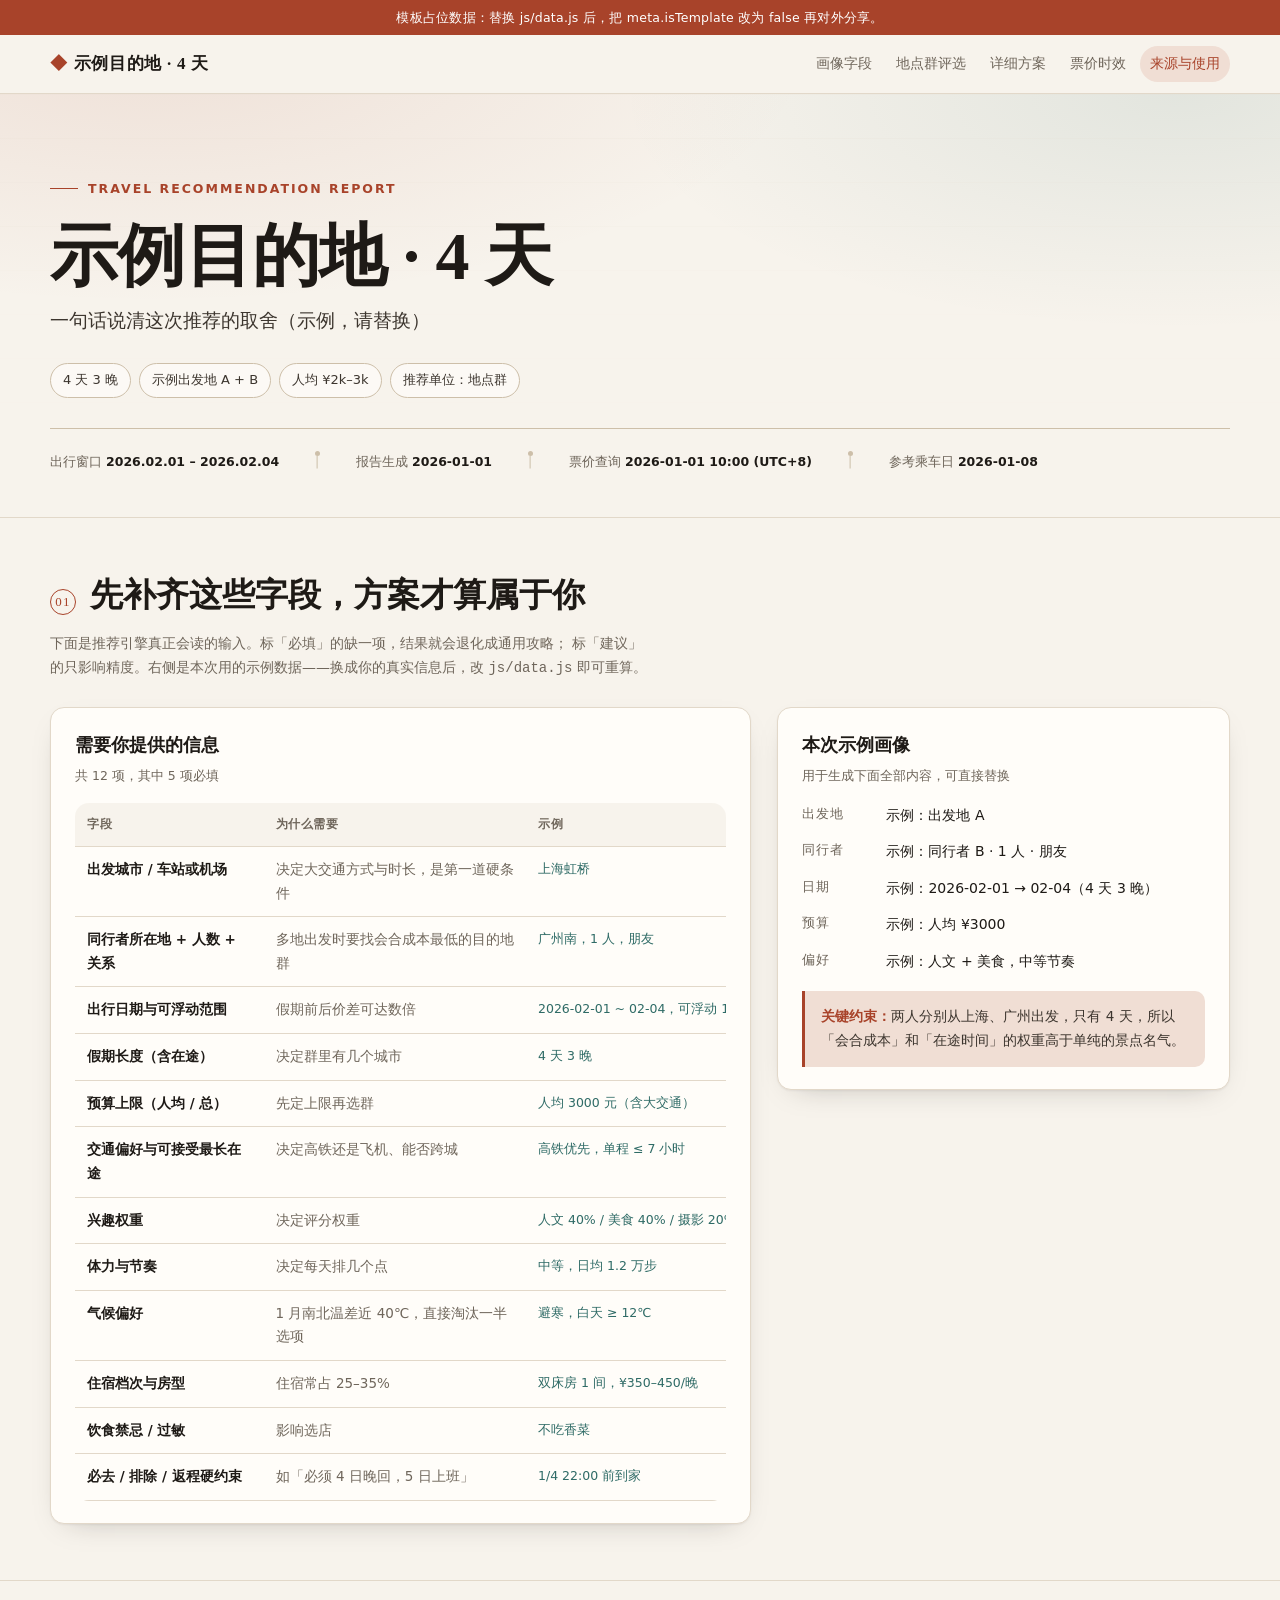
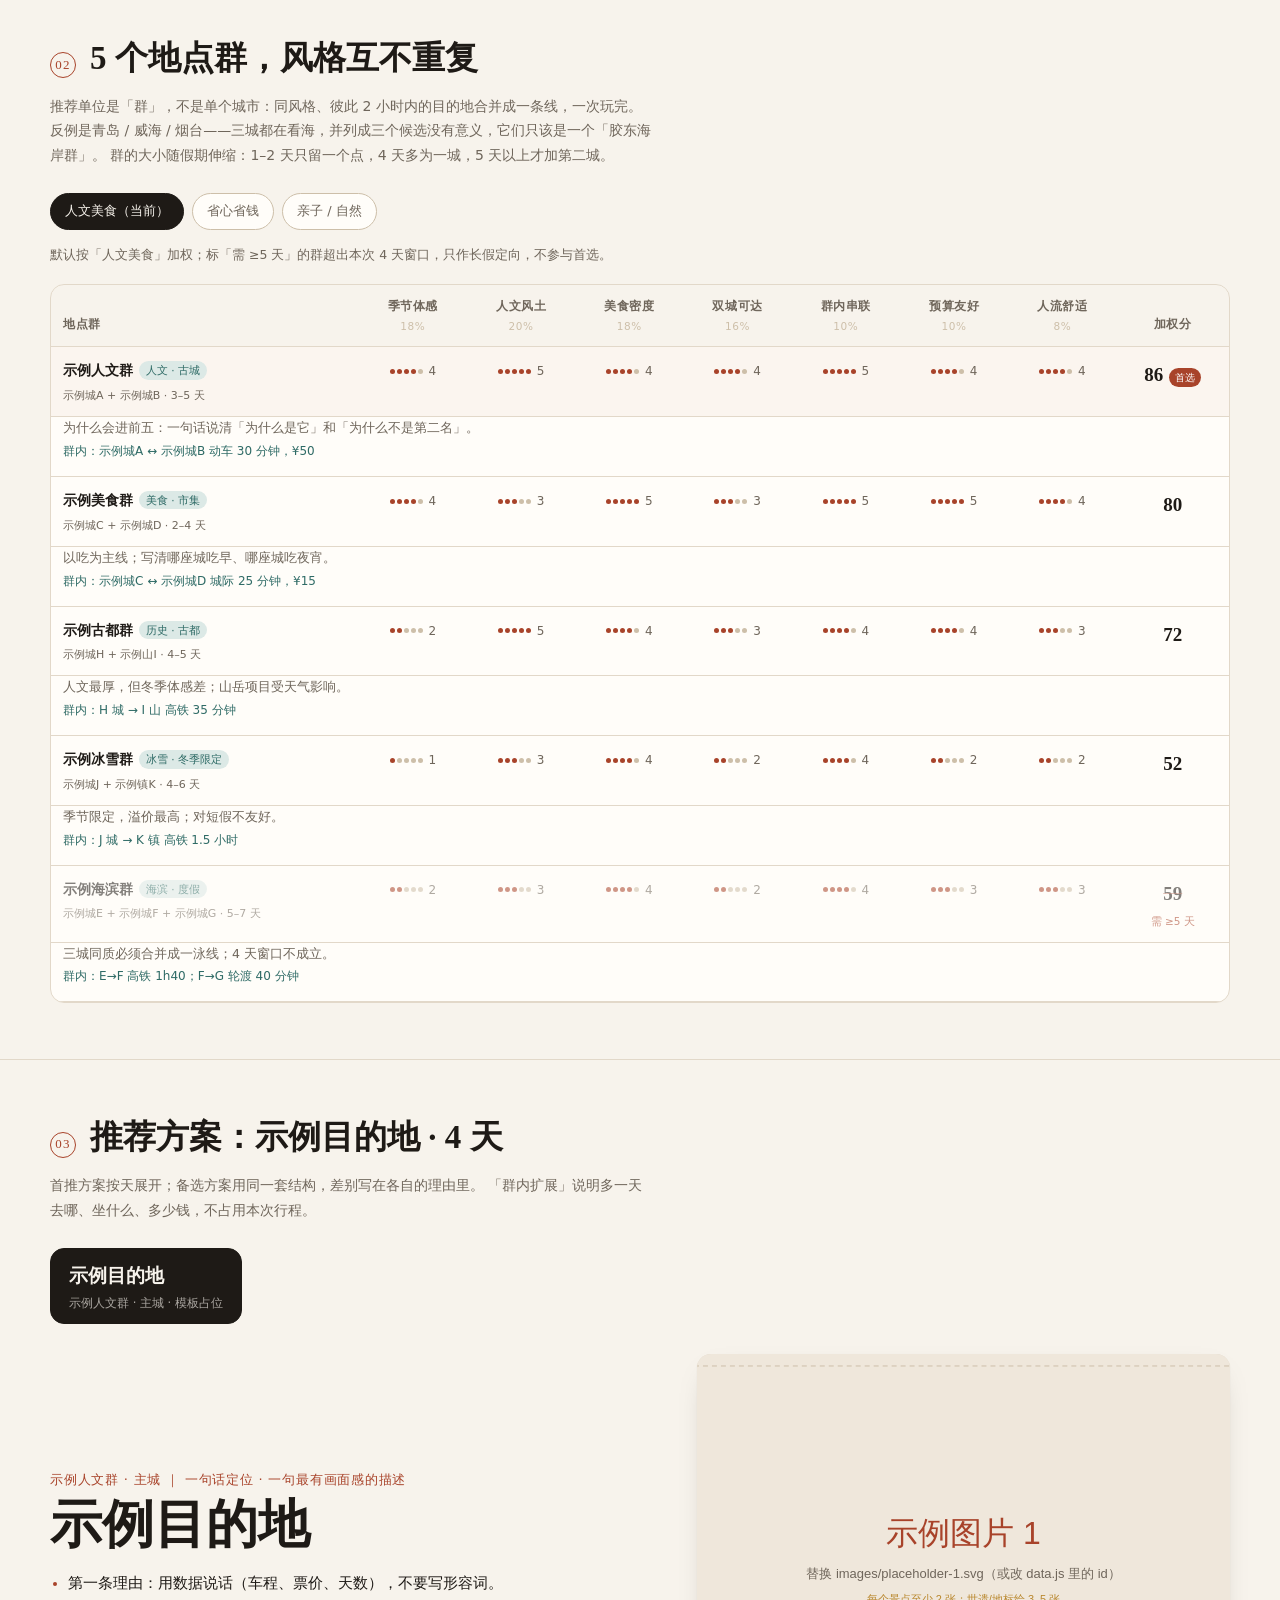
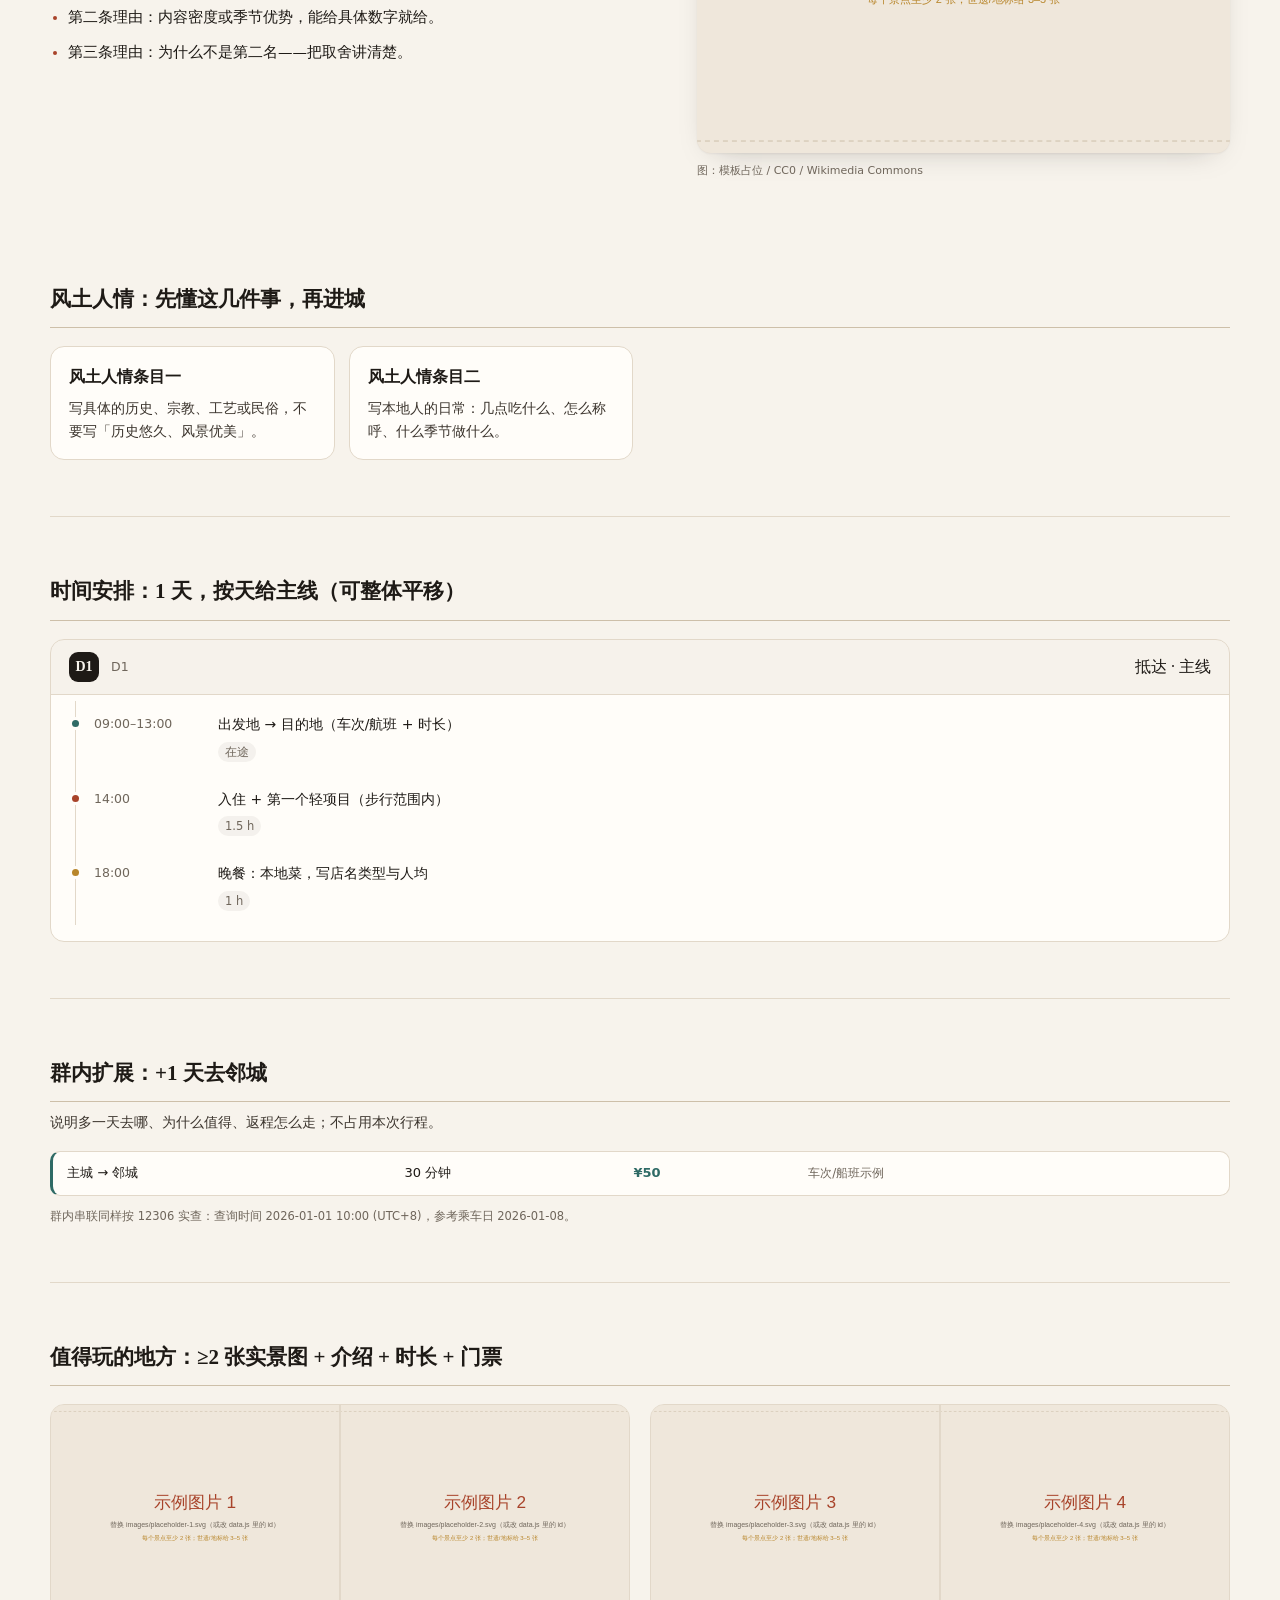
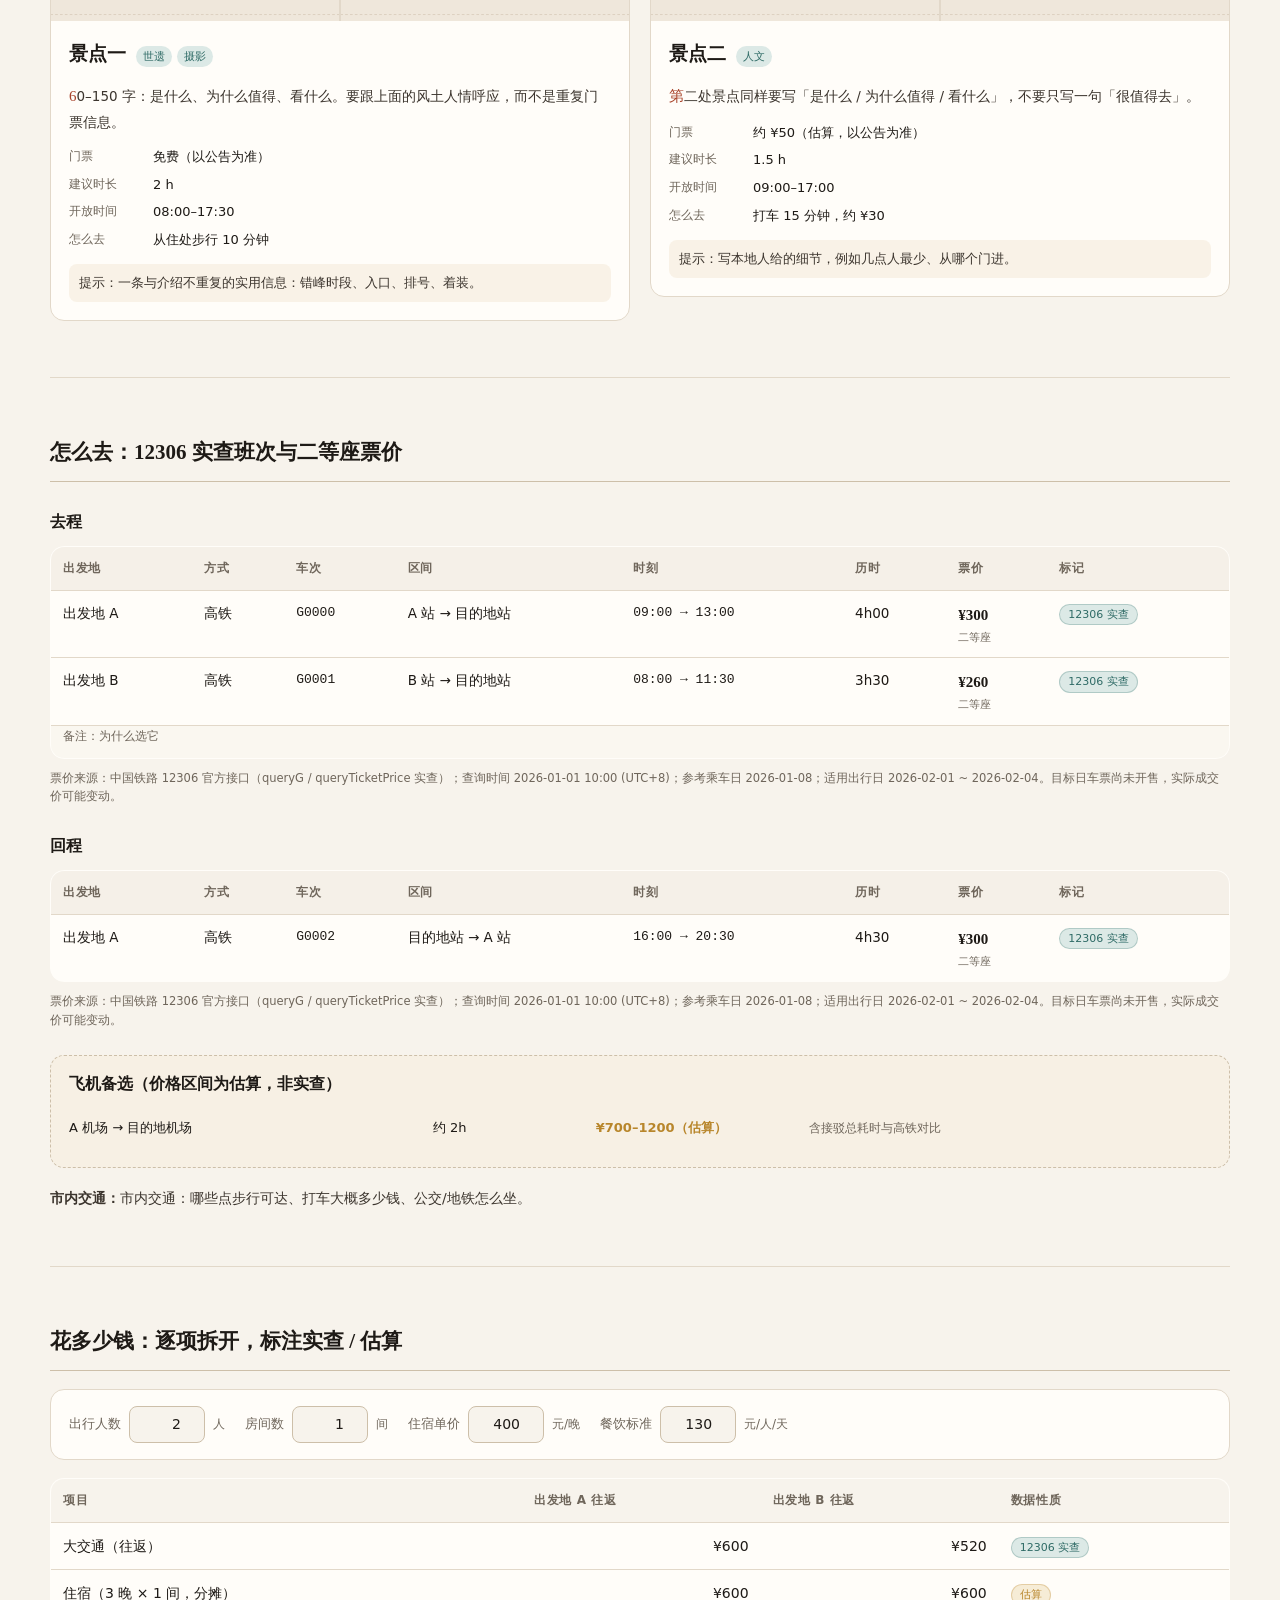
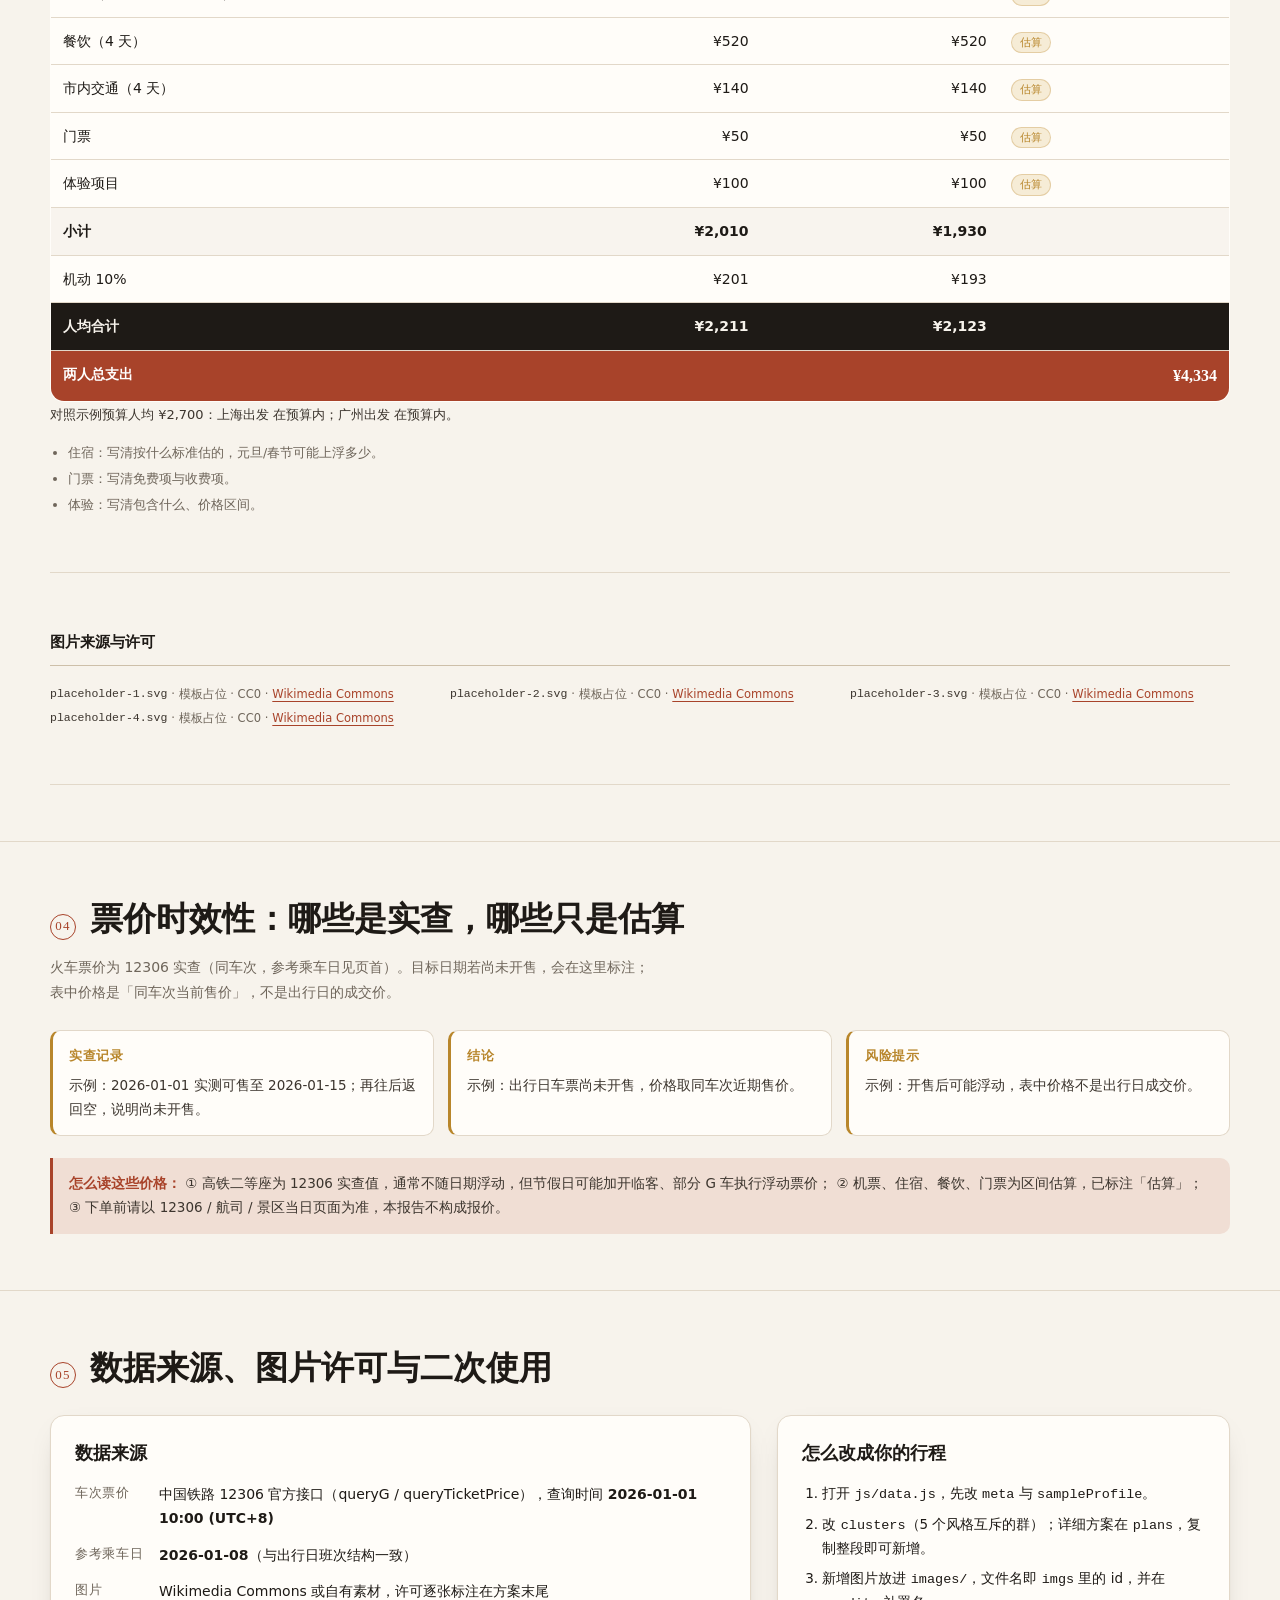
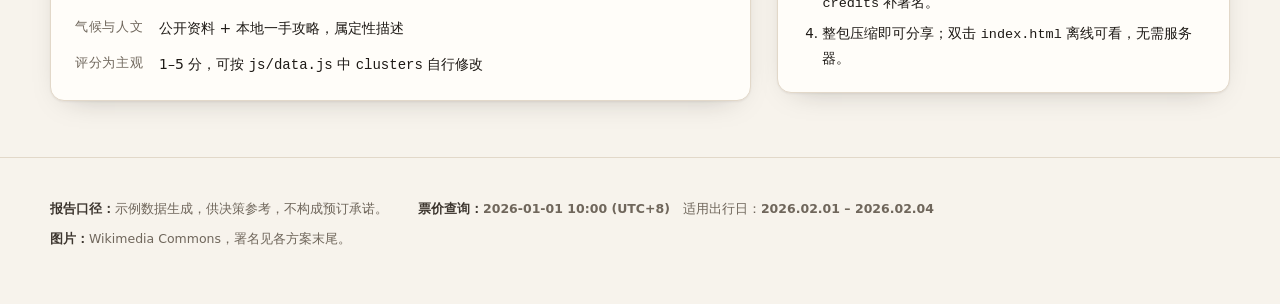
==== travel-recommend/assets/report-template/index.html @ d8659002 "初始化" ====
<!DOCTYPE html>
<html lang="zh-CN">
<head>
<meta charset="UTF-8">
<meta name="viewport" content="width=device-width, initial-scale=1">
<title>元旦 4 天 · 泉州｜双城出发旅行推荐报告</title>
<meta name="description" content="基于用户画像与双城出发条件的目的地评分、泉州 4 天行程、景点实景图、12306 实查车次票价与费用估算。">
<link rel="stylesheet" href="css/style.css">
</head>
<body>

<header class="topbar">
  <div class="wrap topbar-inner">
    <div class="brand"><em>◆</em><span id="brand-text">旅行推荐报告</span></div>
    <nav class="nav" aria-label="章节导航">
      <a href="#profile">画像字段</a>
      <a href="#score">地点群评选</a>
      <a href="#plan">详细方案</a>
      <a href="#fare">票价时效</a>
      <a href="#sources">来源与使用</a>
    </nav>
  </div>
</header>

<main>

  <!-- ================= HERO ================= -->
  <section class="hero">
    <div class="wrap">
      <span class="eyebrow">Travel Recommendation Report</span>
      <h1 id="hero-title">元旦 4 天 · 泉州</h1>
      <p class="hero-sub" id="hero-sub"></p>
      <div class="chips" id="hero-chips"></div>
      <div class="meta-row">
        <span>出行窗口 <b data-trip-range></b></span>
        <span class="dot">|</span>
        <span>报告生成 <b id="meta-built"></b></span>
        <span class="dot">|</span>
        <span>票价查询 <b id="meta-fare"></b></span>
        <span class="dot">|</span>
        <span>参考乘车日 <b id="meta-ref"></b></span>
      </div>
    </div>
  </section>

  <!-- ================= 01 画像 ================= -->
  <section class="block" id="profile">
    <div class="wrap">
      <div class="sec-head">
        <span class="sec-no">01</span>
        <h2 class="sec-title">先补齐这些字段，方案才算属于你</h2>
      </div>
      <p class="sec-desc">
        下面是推荐引擎真正会读的输入。标「必填」的缺一项，结果就会退化成通用攻略；
        标「建议」的只影响精度。右侧是本次用的示例数据——换成你的真实信息后，改 <code>js/data.js</code> 即可重算。
      </p>

      <div class="profile-grid">
        <div class="card">
          <h3>需要你提供的信息</h3>
          <p class="card-sub">共 12 项，其中 5 项必填</p>
          <div class="table-scroll" style="border:none;background:transparent">
            <table id="profile-fields">
              <thead>
                <tr><th>字段</th><th>为什么需要</th><th>示例</th><th>优先级</th></tr>
              </thead>
              <tbody></tbody>
            </table>
          </div>
        </div>

        <aside class="card">
          <h3>本次示例画像</h3>
          <p class="card-sub">用于生成下面全部内容，可直接替换</p>
          <div class="kv-list" id="profile-sample"></div>
          <div class="notice">
            <strong>关键约束：</strong>两人分别从上海、广州出发，只有 4 天，所以「会合成本」和「在途时间」的权重高于单纯的景点名气。
          </div>
        </aside>
      </div>
    </div>
  </section>

  <!-- ================= 02 评选 ================= -->
  <section class="block" id="score">
    <div class="wrap">
      <div class="sec-head">
        <span class="sec-no">02</span>
        <h2 class="sec-title">5 个地点群，风格互不重复</h2>
      </div>
      <p class="sec-desc">
        推荐单位是「群」，不是单个城市：同风格、彼此 2 小时内的目的地合并成一条线，一次玩完。
        反例是青岛 / 威海 / 烟台——三城都在看海，并列成三个候选没有意义，它们只该是一个「胶东海岸群」。
        群的大小随假期伸缩：1–2 天只留一个点，4 天多为一城，5 天以上才加第二城。
      </p>

      <div class="score-toolbar">
        <div id="preset-switch" role="group" aria-label="权重预设"></div>
      </div>
      <p class="hint" id="score-hint">默认按「人文美食」加权；标「需 ≥5 天」的群超出本次 4 天窗口，只作长假定向，不参与首选。</p>

      <div class="table-scroll">
        <table id="score-table"></table>
      </div>
    </div>
  </section>

  <!-- ================= 03 方案 ================= -->
  <section class="block" id="plan">
    <div class="wrap">
      <div class="sec-head">
        <span class="sec-no">03</span>
        <h2 class="sec-title" id="plan-title">推荐方案</h2>
      </div>
      <p class="sec-desc">
        首推方案按天展开；备选方案用同一套结构，差别写在各自的理由里。
        「群内扩展」说明多一天去哪、坐什么、多少钱，不占用本次行程。
      </p>

      <div id="plan-tabs" role="tablist"></div>
      <div id="plan-body"></div>
    </div>
  </section>

  <!-- ================= 04 票价时效 ================= -->
  <section class="block" id="fare">
    <div class="wrap">
      <div class="sec-head">
        <span class="sec-no">04</span>
        <h2 class="sec-title">票价时效性：哪些是实查，哪些只是估算</h2>
      </div>
      <p class="sec-desc">
        火车票价为 12306 实查（同车次，参考乘车日见页首）。目标日期若尚未开售，会在这里标注；
        表中价格是「同车次当前售价」，不是出行日的成交价。
      </p>

      <div class="fare-panel">
        <div class="fare-item">
          <h4>实查记录</h4>
          <p id="presale-observed"></p>
        </div>
        <div class="fare-item">
          <h4>结论</h4>
          <p id="presale-conclusion"></p>
        </div>
        <div class="fare-item">
          <h4>风险提示</h4>
          <p id="presale-risk"></p>
        </div>
      </div>

      <div class="notice" style="margin-top:22px">
        <strong>怎么读这些价格：</strong>
        ① 高铁二等座为 12306 实查值，通常不随日期浮动，但节假日可能加开临客、部分 G 车执行浮动票价；
        ② 机票、住宿、餐饮、门票为区间估算，已标注「估算」；
        ③ 下单前请以 12306 / 航司 / 景区当日页面为准，本报告不构成报价。
      </div>
    </div>
  </section>

  <!-- ================= 05 来源 ================= -->
  <section class="block" id="sources">
    <div class="wrap">
      <div class="sec-head">
        <span class="sec-no">05</span>
        <h2 class="sec-title">数据来源、图片许可与二次使用</h2>
      </div>

      <div class="profile-grid">
        <div class="card">
          <h3>数据来源</h3>
          <div class="kv-list" style="margin-top:12px">
            <div class="kv"><span class="k">车次票价</span><span class="v">中国铁路 12306 官方接口（queryG / queryTicketPrice），查询时间 <b id="src-query">—</b></span></div>
            <div class="kv"><span class="k">参考乘车日</span><span class="v"><b id="src-ref">—</b>（与出行日班次结构一致）</span></div>
            <div class="kv"><span class="k">图片</span><span class="v">Wikimedia Commons 或自有素材，许可逐张标注在方案末尾</span></div>
            <div class="kv"><span class="k">气候与人文</span><span class="v">公开资料 + 本地一手攻略，属定性描述</span></div>
            <div class="kv"><span class="k">评分为主观</span><span class="v">1–5 分，可按 <code>js/data.js</code> 中 <code>clusters</code> 自行修改</span></div>
          </div>
        </div>

        <aside class="card">
          <h3>怎么改成你的行程</h3>
          <ol style="margin:12px 0 0;padding-left:20px;font-size:13.5px;display:grid;gap:6px">
            <li>打开 <code>js/data.js</code>，先改 <code>meta</code> 与 <code>sampleProfile</code>。</li>
            <li>改 <code>clusters</code>（5 个风格互斥的群）；详细方案在 <code>plans</code>，复制整段即可新增。</li>
            <li>新增图片放进 <code>images/</code>，文件名即 <code>imgs</code> 里的 id，并在 <code>credits</code> 补署名。</li>
            <li>整包压缩即可分享；双击 <code>index.html</code> 离线可看，无需服务器。</li>
          </ol>
        </aside>
      </div>
    </div>
  </section>

</main>

<footer>
  <div class="wrap foot-grid">
    <span><strong>报告口径：</strong>示例数据生成，供决策参考，不构成预订承诺。</span>
    <span><strong>票价查询：</strong><b id="meta-fare-2"></b>　适用出行日：<b data-trip-range></b></span>
    <span><strong>图片：</strong>Wikimedia Commons，署名见各方案末尾。</span>
  </div>
</footer>

<div class="lightbox" id="lightbox" aria-hidden="true" role="dialog" aria-label="图片预览">
  <button class="lb-close" id="lb-close" type="button" aria-label="关闭">×</button>
  <div>
    <img id="lb-img" alt="">
    <p class="lb-cap" id="lb-cap"></p>
  </div>
</div>

<noscript>
  <div class="wrap" style="padding:24px 0">
    <div class="notice">本报告依赖 JavaScript 渲染数据。请在浏览器中启用 JavaScript 后刷新。</div>
  </div>
</noscript>

<script src="js/data.js"></script>
<script src="js/app.js"></script>
</body>
</html>
---- travel-recommend/assets/report-template/css/style.css ----
/* ==========================================================================
   泉州元旦 4 天方案 — 样式
   纯静态、无外链字体，双击 index.html 即可离线查看
   ========================================================================== */

:root {
  --paper: #f7f3ec;
  --surface: #fffdf9;
  --ink: #1e1a16;
  --ink-soft: #3c352e;
  --muted: #6f665b;
  --line: #e2d8c9;
  --line-strong: #cdbfa9;
  --accent: #a8432a;
  --accent-soft: #f0ded4;
  --teal: #2f6b66;
  --teal-soft: #dce9e6;
  --gold: #b8862b;
  --gold-soft: #f6ecd6;
  --radius: 14px;
  --shadow: 0 1px 2px rgba(30, 26, 22, .05), 0 10px 30px -18px rgba(30, 26, 22, .35);
  --serif: "Noto Serif SC", "Source Han Serif SC", "Songti SC", "STSong", "SimSun", Georgia, serif;
  --sans: "PingFang SC", "HarmonyOS Sans SC", "Microsoft YaHei", system-ui, -apple-system, "Segoe UI", sans-serif;
}

* { box-sizing: border-box; }

html { scroll-behavior: smooth; }

body {
  margin: 0;
  background: var(--paper);
  color: var(--ink);
  font-family: var(--sans);
  font-size: 16px;
  line-height: 1.75;
  -webkit-font-smoothing: antialiased;
}

body.no-scroll { overflow: hidden; }

a { color: var(--accent); text-decoration-thickness: 1px; text-underline-offset: 3px; }
a:hover { color: var(--ink); }

img { display: block; max-width: 100%; }

.wrap { width: min(1180px, 100% - 48px); margin-inline: auto; }

/* ---------- 模板横幅 ---------- */
.template-banner {
  background: var(--accent);
  color: #fff;
  text-align: center;
  font-size: 12.5px;
  line-height: 1.7;
  padding: 7px 14px;
  letter-spacing: .02em;
}

/* ---------- 顶部 ---------- */
.topbar {
  position: sticky;
  top: 0;
  z-index: 50;
  background: rgba(247, 243, 236, .97);
  border-bottom: 1px solid var(--line);
}
.topbar-inner {
  display: flex;
  align-items: center;
  gap: 24px;
  height: 58px;
}
.brand {
  font-family: var(--serif);
  font-weight: 700;
  font-size: 17px;
  letter-spacing: .04em;
  white-space: nowrap;
}
.brand em {
  font-style: normal;
  color: var(--accent);
  margin-right: 6px;
}
.nav {
  display: flex;
  gap: 4px;
  overflow-x: auto;
  scrollbar-width: none;
  margin-left: auto;
}
.nav::-webkit-scrollbar { display: none; }
.nav a {
  font-size: 13.5px;
  color: var(--muted);
  text-decoration: none;
  padding: 6px 10px;
  border-radius: 999px;
  white-space: nowrap;
}
.nav a:hover { color: var(--ink); background: rgba(0, 0, 0, .04); }
.nav a.active { color: var(--accent); background: var(--accent-soft); }

/* ---------- Hero ---------- */
.hero {
  position: relative;
  padding: 76px 0 44px;
  border-bottom: 1px solid var(--line);
  background:
    radial-gradient(1100px 420px at 12% -10%, rgba(168, 67, 42, .10), transparent 60%),
    radial-gradient(900px 380px at 92% 0%, rgba(47, 107, 102, .10), transparent 62%);
  overflow: hidden;
}
.hero::after {
  content: "";
  position: absolute;
  inset: 0;
  background-image: linear-gradient(var(--line) 1px, transparent 1px);
  background-size: 100% 44px;
  opacity: .25;
  pointer-events: none;
  mask-image: linear-gradient(to bottom, rgba(0,0,0,.5), transparent 75%);
}
.hero .wrap { position: relative; z-index: 1; }
.eyebrow {
  display: inline-flex;
  align-items: center;
  gap: 10px;
  font-size: 12.5px;
  letter-spacing: .16em;
  color: var(--accent);
  text-transform: uppercase;
  font-weight: 600;
}
.eyebrow::before {
  content: "";
  width: 28px;
  height: 1px;
  background: var(--accent);
}
.hero h1 {
  font-family: var(--serif);
  font-size: clamp(38px, 6vw, 68px);
  line-height: 1.12;
  margin: 18px 0 10px;
  letter-spacing: -.01em;
  font-weight: 700;
}
.hero-sub {
  font-size: clamp(15px, 2vw, 19px);
  color: var(--ink-soft);
  max-width: 46ch;
  margin: 0 0 26px;
}
.chips { display: flex; flex-wrap: wrap; gap: 8px; margin-bottom: 30px; }
.chip {
  font-size: 13px;
  padding: 5px 12px;
  border: 1px solid var(--line-strong);
  border-radius: 999px;
  background: rgba(255, 253, 249, .7);
  color: var(--ink-soft);
}
.meta-row {
  display: flex;
  flex-wrap: wrap;
  gap: 10px 28px;
  padding-top: 22px;
  border-top: 1px solid var(--line-strong);
  font-size: 12.5px;
  color: var(--muted);
}
.meta-row b { color: var(--ink); font-weight: 600; }
.meta-row .dot { color: var(--line-strong); margin: 0 8px; }

/* ---------- 通用 section ---------- */
section.block {
  padding: 56px 0;
  border-bottom: 1px solid var(--line);
}
.sec-head { display: flex; align-items: baseline; gap: 14px; flex-wrap: wrap; margin-bottom: 26px; }
.sec-no {
  font-family: var(--serif);
  font-size: 13px;
  color: var(--accent);
  letter-spacing: .1em;
  border: 1px solid var(--accent);
  border-radius: 999px;
  width: 26px; height: 26px;
  display: grid; place-items: center;
  flex: none;
}
h2.sec-title {
  font-family: var(--serif);
  font-size: clamp(24px, 3vw, 33px);
  margin: 0;
  line-height: 1.3;
  font-weight: 700;
}
.sec-desc {
  color: var(--muted);
  font-size: 14px;
  max-width: 68ch;
  margin: -12px 0 26px;
}

/* ---------- 表格 ---------- */
table { border-collapse: collapse; width: 100%; font-size: 14px; }
th, td { text-align: left; padding: 11px 12px; border-bottom: 1px solid var(--line); vertical-align: top; }
th {
  font-size: 12px;
  font-weight: 600;
  letter-spacing: .05em;
  color: var(--muted);
  background: rgba(226, 216, 201, .28);
  white-space: nowrap;
}
tbody tr:hover { background: rgba(255, 253, 249, .8); }
.num { text-align: right; font-variant-numeric: tabular-nums; white-space: nowrap; }
.mono { font-family: ui-monospace, "Cascadia Mono", Consolas, monospace; font-size: 13px; }
.nowrap { white-space: nowrap; }
.table-scroll { overflow-x: auto; border: 1px solid var(--line); border-radius: var(--radius); background: var(--surface); max-width: 100%; }
.table-scroll table { min-width: 820px; }

/* ---------- 画像 ---------- */
.profile-grid {
  display: grid;
  grid-template-columns: minmax(0, 1.55fr) minmax(0, 1fr);
  gap: 26px;
  align-items: start;
}
.profile-grid > *, .plan-head > * { min-width: 0; }
.card {
  background: var(--surface);
  border: 1px solid var(--line);
  border-radius: var(--radius);
  padding: 22px 24px;
  box-shadow: var(--shadow);
  min-width: 0;
}
.card h3 {
  font-family: var(--serif);
  font-size: 18px;
  margin: 0 0 4px;
}
.card .card-sub { font-size: 12.5px; color: var(--muted); margin: 0 0 16px; }
#profile-fields td { font-size: 13.5px; }
#profile-fields .f-label { font-weight: 600; }
#profile-fields .f-why { color: var(--muted); }
#profile-fields .f-example { font-size: 12.5px; color: var(--teal); }
#profile-fields { table-layout: fixed; }
#profile-fields th:first-child, #profile-fields td:first-child { width: 23%; }
#profile-fields th:nth-child(2), #profile-fields td:nth-child(2) { width: 32%; }
#profile-fields th:nth-child(3), #profile-fields td:nth-child(3) { width: 29%; }
#profile-fields th:last-child, #profile-fields td:last-child { width: 62px; text-align: right; }
.badge {
  display: inline-block;
  font-size: 11px;
  line-height: 1.6;
  padding: 1px 8px;
  border-radius: 999px;
  white-space: nowrap;
  border: 1px solid transparent;
}
.badge-req { background: var(--accent-soft); color: var(--accent); border-color: rgba(168, 67, 42, .25); }
.badge-opt { background: rgba(111, 102, 91, .08); color: var(--muted); }
.badge-real { background: var(--teal-soft); color: var(--teal); border-color: rgba(47, 107, 102, .25); }
.badge-est { background: var(--gold-soft); color: var(--gold); border-color: rgba(184, 134, 43, .3); }
.badge-inline { display: none; }

.kv-list { display: grid; gap: 12px; }
.kv { display: grid; grid-template-columns: 74px 1fr; gap: 10px; font-size: 14px; }
.kv .k { color: var(--muted); font-size: 12.5px; letter-spacing: .05em; }
.kv .v { font-weight: 500; }

.notice {
  margin-top: 18px;
  padding: 14px 16px;
  border-left: 3px solid var(--accent);
  background: var(--accent-soft);
  border-radius: 0 10px 10px 0;
  font-size: 13.5px;
  color: var(--ink-soft);
}
.notice strong { color: var(--accent); }

/* ---------- 评分 ---------- */
.score-toolbar {
  display: flex;
  align-items: center;
  gap: 12px;
  flex-wrap: wrap;
  margin-bottom: 14px;
}
.seg {
  font: inherit;
  font-size: 13px;
  padding: 6px 14px;
  border-radius: 999px;
  border: 1px solid var(--line-strong);
  background: var(--surface);
  color: var(--muted);
  cursor: pointer;
}
.seg:hover { border-color: var(--accent); color: var(--accent); }
.seg.active { background: var(--ink); border-color: var(--ink); color: var(--paper); }
#preset-switch { display: flex; gap: 8px; flex-wrap: wrap; }
.hint { font-size: 12.5px; color: var(--muted); margin: 0 0 18px; }

#score-table th { vertical-align: bottom; }
#score-table .th-w { display: block; font-size: 10.5px; color: var(--line-strong); font-weight: 400; }
#score-table th:not(.th-name) { text-align: center; }
#score-table td { text-align: center; }
#score-table .td-name { text-align: left; white-space: nowrap; }
#score-table .td-style {
  display: inline-block;
  margin-left: 6px;
  font-size: 10.5px;
  color: var(--teal);
  background: var(--teal-soft);
  padding: 0 7px;
  border-radius: 999px;
  vertical-align: 1px;
  white-space: nowrap;
}
#score-table .td-region { display: block; font-size: 11px; color: var(--muted); margin-top: 3px; }
#score-table .row-fail td { opacity: .55; }
#score-table .row-fail .td-total strong { text-decoration: line-through; text-decoration-color: rgba(168, 67, 42, .55); }
.fit-bad { display: block; font-size: 10.5px; color: var(--accent); margin-top: 2px; white-space: nowrap; }
.note-main { display: block; }
.note-link { display: block; margin-top: 2px; font-size: 12px; color: var(--teal); }
#score-table .td-score { min-width: 78px; }
.dots { display: inline-flex; gap: 2px; vertical-align: middle; margin-right: 6px; }
.dot {
  width: 5px; height: 5px;
  border-radius: 50%;
  background: var(--line-strong);
  display: inline-block;
}
.dot.on { background: var(--accent); }
#score-table .num { font-size: 12px; color: var(--muted); font-variant-numeric: tabular-nums; }
#score-table .td-total strong { font-family: var(--serif); font-size: 19px; }
#score-table .pick {
  display: inline-block;
  margin-left: 6px;
  font-size: 10px;
  padding: 1px 6px;
  border-radius: 999px;
  background: var(--accent);
  color: #fff;
  vertical-align: middle;
}
#score-table .row-top td { background: rgba(168, 67, 42, .045); }
#score-table .row-note td {
  font-size: 12.5px;
  color: var(--muted);
  padding-top: 0;
  padding-bottom: 14px;
  text-align: left;
}
#score-table tbody tr:hover { background: transparent; }

/* ---------- 方案 tabs ---------- */
#plan-tabs { display: flex; gap: 10px; flex-wrap: wrap; margin-bottom: 30px; }
.tab {
  font: inherit;
  text-align: left;
  padding: 10px 18px;
  border-radius: var(--radius);
  border: 1px solid var(--line-strong);
  background: var(--surface);
  cursor: pointer;
  transition: .15s ease;
}
.tab:hover { border-color: var(--accent); }
.tab .tab-name { display: block; font-family: var(--serif); font-size: 19px; font-weight: 700; }
.tab .tab-verdict { display: block; font-size: 11.5px; color: var(--muted); }
.tab.active { background: var(--ink); border-color: var(--ink); }
.tab.active .tab-name { color: var(--paper); }
.tab.active .tab-verdict { color: rgba(247, 243, 236, .65); }

.plan-head {
  display: grid;
  grid-template-columns: minmax(0, 1.15fr) minmax(0, 1fr);
  gap: 34px;
  align-items: center;
  margin-bottom: 44px;
}
.plan-kicker { font-size: 13px; color: var(--accent); letter-spacing: .06em; margin: 0 0 4px; }
.plan-name {
  font-family: var(--serif);
  font-size: clamp(34px, 5vw, 52px);
  margin: 0 0 18px;
  line-height: 1.1;
}
.why-list { margin: 0; padding-left: 18px; display: grid; gap: 9px; font-size: 14.5px; }
.why-list li::marker { color: var(--accent); }
.plan-hero { margin: 0; }
.plan-hero img {
  width: 100%;
  aspect-ratio: 4 / 3;
  object-fit: cover;
  border-radius: var(--radius);
  box-shadow: var(--shadow);
  background: var(--line);
}
.plan-hero figcaption { font-size: 11px; color: var(--muted); margin-top: 8px; }

.block-title {
  font-family: var(--serif);
  font-size: 21px;
  margin: 0 0 18px;
  padding-bottom: 10px;
  border-bottom: 1px solid var(--line-strong);
}
.sub-title { font-family: var(--serif); font-size: 16px; margin: 26px 0 10px; }

/* 风土 */
.customs-grid {
  display: grid;
  grid-template-columns: repeat(auto-fill, minmax(260px, 1fr));
  gap: 14px;
}
.custom {
  background: var(--surface);
  border: 1px solid var(--line);
  border-radius: var(--radius);
  padding: 16px 18px;
}
.custom h4 { margin: 0 0 6px; font-family: var(--serif); font-size: 16px; }
.custom p { margin: 0; font-size: 13.5px; color: var(--ink-soft); line-height: 1.7; }

/* 行程 */
.day-grid { display: grid; gap: 18px; }
.day {
  background: var(--surface);
  border: 1px solid var(--line);
  border-radius: var(--radius);
  overflow: hidden;
}
.day-head {
  display: flex;
  align-items: center;
  gap: 12px;
  flex-wrap: wrap;
  padding: 12px 18px;
  background: rgba(226, 216, 201, .3);
  border-bottom: 1px solid var(--line);
}
.day-n {
  font-family: var(--serif);
  font-weight: 700;
  background: var(--ink);
  color: var(--paper);
  width: 30px; height: 30px;
  display: grid; place-items: center;
  border-radius: 9px;
  font-size: 14px;
}
.day-date { font-size: 12.5px; color: var(--muted); font-variant-numeric: tabular-nums; }
.day-theme { font-family: var(--serif); font-size: 16px; margin-left: auto; }

.timeline { list-style: none; margin: 0; padding: 6px 18px 16px 18px; }
.tl-item {
  display: grid;
  grid-template-columns: 108px 1fr;
  gap: 16px;
  padding: 11px 0 11px 18px;
  position: relative;
  border-left: 1px solid var(--line);
  margin-left: 6px;
}
.tl-item::before {
  content: "";
  position: absolute;
  left: -4px;
  top: 19px;
  width: 7px; height: 7px;
  border-radius: 50%;
  background: var(--line-strong);
  box-shadow: 0 0 0 3px var(--surface);
}
.tl-sight::before { background: var(--accent); }
.tl-food::before { background: var(--gold); }
.tl-move::before { background: var(--teal); }
.tl-culture::before { background: #7a5c9e; }
.tl-time {
  font-size: 12.5px;
  font-variant-numeric: tabular-nums;
  color: var(--muted);
  padding-top: 1px;
}
.tl-what { margin: 0; font-size: 14px; }
.tl-dur {
  display: inline-block;
  margin-top: 2px;
  font-size: 11.5px;
  color: var(--muted);
  background: rgba(111, 102, 91, .08);
  padding: 0 7px;
  border-radius: 999px;
}

/* 景点 */
.poi-grid { display: grid; grid-template-columns: repeat(auto-fit, minmax(320px, 1fr)); gap: 20px; align-items: start; }
.poi {
  background: var(--surface);
  border: 1px solid var(--line);
  border-radius: var(--radius);
  overflow: hidden;
  display: flex;
  flex-direction: column;
}
.shots { display: grid; grid-template-columns: 1fr 1fr; gap: 2px; background: var(--line); }
.shots .shot:first-child { grid-column: span 2; }
.shots .shot:last-child:nth-child(even) { grid-column: span 2; }
.shots .shot:nth-child(2):last-child { grid-column: auto; }
.shots .shot:nth-last-child(2) { grid-column: auto; }
.shot { position: relative; margin: 0; cursor: zoom-in; overflow: hidden; }
.shot img {
  width: 100%;
  aspect-ratio: 4 / 3;
  object-fit: cover;
  transition: transform .5s cubic-bezier(.2, .8, .2, 1);
}
.shots .shot:first-child img { aspect-ratio: 16 / 10; }
.shots .shot:first-child:nth-last-child(2) img { aspect-ratio: 4 / 3; }
.shot:hover img { transform: scale(1.04); }
.shot-zoom {
  position: absolute;
  right: 8px; bottom: 8px;
  width: 24px; height: 24px;
  display: grid; place-items: center;
  border-radius: 50%;
  background: rgba(0, 0, 0, .45);
  color: #fff;
  font-size: 12px;
  opacity: 0;
  transition: opacity .2s;
}
.shot:hover .shot-zoom { opacity: 1; }
.poi-body { padding: 16px 18px 18px; display: flex; flex-direction: column; gap: 12px; }
.poi-title { display: flex; align-items: baseline; gap: 10px; flex-wrap: wrap; }
.poi-title h4 { margin: 0; font-family: var(--serif); font-size: 19px; }
.tags { display: flex; gap: 5px; flex-wrap: wrap; }
.tag {
  font-size: 10.5px;
  color: var(--teal);
  background: var(--teal-soft);
  padding: 1px 7px;
  border-radius: 999px;
}
.facts { margin: 0; display: grid; gap: 5px; font-size: 13px; }
.fact { display: grid; grid-template-columns: 76px 1fr; gap: 8px; }
.fact dt { color: var(--muted); font-size: 12px; }
.fact dd { margin: 0; }
.poi-tip { margin: 0; font-size: 12.5px; color: var(--ink-soft); background: rgba(184, 134, 43, .09); border-radius: 8px; padding: 8px 10px; }
.poi-intro { margin: 0; font-size: 13.5px; line-height: 1.8; color: var(--ink-soft); }
.poi-intro::first-letter { font-family: var(--serif); font-size: 15px; color: var(--accent); }

/* 群内扩展 */
.extend .extend-text { margin: -10px 0 16px; font-size: 14px; color: var(--ink-soft); max-width: 80ch; }
.extend-legs { display: grid; gap: 8px; }
.extend-leg {
  display: grid;
  grid-template-columns: 1.2fr .8fr .6fr 1.5fr;
  gap: 12px;
  align-items: baseline;
  padding: 10px 14px;
  background: var(--surface);
  border: 1px solid var(--line);
  border-left: 3px solid var(--teal);
  border-radius: 10px;
  font-size: 13px;
}
.leg-price { color: var(--teal); font-weight: 600; font-variant-numeric: tabular-nums; }
.leg-note { color: var(--muted); font-size: 12px; }
.extend-foot { font-size: 11.5px; color: var(--muted); margin: 10px 0 0; }

/* 交通 */
.tr-wrap { margin-top: 6px; }
.tr-scroll { overflow-x: auto; max-width: 100%; border-radius: var(--radius); }
.tr-table { min-width: 640px; font-size: 13.5px; background: var(--surface); border: 1px solid var(--line); border-radius: var(--radius); overflow: hidden; }
.tr-table th { background: rgba(226, 216, 201, .35); }
.tr-table .price strong { font-family: var(--serif); font-size: 15px; }
.tr-table .cls { display: block; font-size: 10.5px; color: var(--muted); }
.tr-table .tr-note td {
  font-size: 12px;
  color: var(--muted);
  background: rgba(247, 243, 236, .6);
  padding-top: 0;
  border-bottom: 1px solid var(--line);
}
.tr-foot { font-size: 11.5px; color: var(--muted); margin: 10px 0 0; line-height: 1.6; }

.flight-box {
  margin-top: 26px;
  border: 1px dashed var(--line-strong);
  border-radius: var(--radius);
  padding: 14px 18px 18px;
  background: rgba(246, 236, 214, .35);
}
.flight-box .sub-title { margin-top: 0; }
.flight-row {
  display: grid;
  grid-template-columns: 1.4fr .6fr .8fr 1.6fr;
  gap: 12px;
  padding: 9px 0;
  border-top: 1px solid rgba(205, 191, 169, .5);
  font-size: 13px;
  align-items: baseline;
}
.flight-row:first-of-type { border-top: none; }
.fl-price { color: var(--gold); font-weight: 600; font-variant-numeric: tabular-nums; }
.fl-note { color: var(--muted); font-size: 12px; }
.city-transport { margin: 18px 0 0; font-size: 14px; color: var(--ink-soft); }

/* 费用 */
.calculator { display: grid; gap: 18px; min-width: 0; }
.calculator > * { min-width: 0; }
.calc-form {
  display: flex;
  flex-wrap: wrap;
  gap: 12px 20px;
  padding: 16px 18px;
  background: var(--surface);
  border: 1px solid var(--line);
  border-radius: var(--radius);
}
.calc-field { display: flex; align-items: center; gap: 8px; font-size: 13px; }
.cf-label { color: var(--muted); }
.calc-field input {
  width: 76px;
  font: inherit;
  font-size: 14px;
  padding: 5px 8px;
  border: 1px solid var(--line-strong);
  border-radius: 8px;
  background: var(--paper);
  color: var(--ink);
  text-align: right;
  font-variant-numeric: tabular-nums;
}
.calc-field input:focus { outline: 2px solid var(--accent); outline-offset: 1px; }
.cf-suffix { color: var(--muted); font-size: 12px; }

.cost-table { min-width: 520px; background: var(--surface); border: 1px solid var(--line); border-radius: var(--radius); overflow: hidden; }
.cost-scroll { overflow-x: auto; max-width: 100%; }
.cost-table td:first-child { width: 40%; }
.cost-table tbody tr:hover { background: transparent; }
.cost-table .row-sub td { font-weight: 600; background: rgba(226, 216, 201, .25); }
.cost-table .row-total td { background: var(--ink); color: var(--paper); font-weight: 700; }
.cost-table .row-total td .num { color: var(--paper); }
.cost-table .row-all td { background: var(--accent); color: #fff; font-weight: 700; }
.cost-table .row-all .all-cell { display: flex; justify-content: space-between; gap: 12px; }
.cost-table .row-all .all-amt { font-family: var(--serif); font-size: 16px; }
.budget-hint { font-size: 13px; color: var(--ink-soft); margin: 2px 0 0; }
.cost-notes { font-size: 12.5px; color: var(--muted); margin: 16px 0 0; padding-left: 18px; display: grid; gap: 4px; }

/* 署名 */
.credits .block-title { font-size: 15px; }
.credit-list {
  list-style: none;
  margin: 0; padding: 0;
  display: grid;
  grid-template-columns: repeat(auto-fill, minmax(320px, 1fr));
  gap: 4px 20px;
  font-size: 11.5px;
  color: var(--muted);
}
.credit-list li { display: flex; gap: 4px; flex-wrap: wrap; }
.cr-file { font-family: ui-monospace, Consolas, monospace; color: var(--ink-soft); }

/* 票价时效 */
.fare-panel {
  display: grid;
  grid-template-columns: repeat(auto-fit, minmax(260px, 1fr));
  gap: 14px;
}
.fare-item {
  background: var(--surface);
  border: 1px solid var(--line);
  border-left: 3px solid var(--gold);
  border-radius: 10px;
  padding: 14px 16px;
}
.fare-item h4 { margin: 0 0 6px; font-size: 13px; letter-spacing: .04em; color: var(--gold); }
.fare-item p { margin: 0; font-size: 13.5px; color: var(--ink-soft); }

/* footer */
footer {
  padding: 40px 0 56px;
  font-size: 12.5px;
  color: var(--muted);
}
footer .foot-grid { display: flex; flex-wrap: wrap; gap: 8px 30px; }
footer strong { color: var(--ink-soft); }

/* lightbox */
.lightbox {
  position: fixed;
  inset: 0;
  z-index: 100;
  display: none;
  place-items: center;
  background: rgba(20, 17, 14, .9);
  padding: 40px;
}
.lightbox.open { display: grid; }
.lightbox img {
  max-width: min(1100px, 92vw);
  max-height: 78vh;
  object-fit: contain;
  border-radius: 8px;
  box-shadow: 0 30px 80px rgba(0, 0, 0, .5);
}
.lb-cap { color: rgba(255, 255, 255, .8); font-size: 12.5px; margin-top: 12px; text-align: center; }
.lb-close {
  position: absolute;
  top: 18px; right: 22px;
  width: 38px; height: 38px;
  border-radius: 50%;
  border: 1px solid rgba(255, 255, 255, .35);
  background: transparent;
  color: #fff;
  font-size: 20px;
  cursor: pointer;
  line-height: 1;
}
.lb-close:hover { background: rgba(255, 255, 255, .12); }

/* 响应式 */
@media (max-width: 900px) {
  .profile-grid, .plan-head { grid-template-columns: 1fr; }
  .plan-hero { order: -1; }
  .flight-row { grid-template-columns: 1fr 1fr; }
  .nav { display: none; }
  section.block { padding: 40px 0; }
}
@media (max-width: 560px) {
  .wrap { width: calc(100% - 32px); }
  .hero { padding: 48px 0 32px; }
  .tl-item { grid-template-columns: 82px 1fr; gap: 10px; }
  .poi-grid { grid-template-columns: 1fr; }
  .day-theme { margin-left: 0; width: 100%; }
  .meta-row { gap: 6px 16px; }
  .meta-row > span { display: block; width: 100%; }
  .meta-row .dot { display: none; }
  .cost-table { min-width: 0; font-size: 12px; }
  .cost-table th, .cost-table td { padding: 7px 8px; }
  .cost-table td:first-child { width: auto; }
  .cost-table th:last-child, .cost-table td:last-child { width: 44px; padding-left: 0; text-align: right; }
  .cost-table .badge { font-size: 9.5px; padding: 0 5px; }
  .badge-inline { display: none !important; }
  .lb-cap { font-size: 11px; }
}

/* 打印 */
@media print {
  :root { --paper: #fff; }
  body { font-size: 11.5pt; }
  .topbar, .lightbox, .calc-form, .score-toolbar { display: none !important; }
  .hero { padding: 24px 0 16px; background: none; }
  section.block { padding: 22px 0; break-inside: avoid; }
  .poi, .day, .plan-head, .fare-item { break-inside: avoid; }
  a { color: inherit; text-decoration: none; }
  .tr-table, .cost-table, .table-scroll { border-color: #bbb; }
}
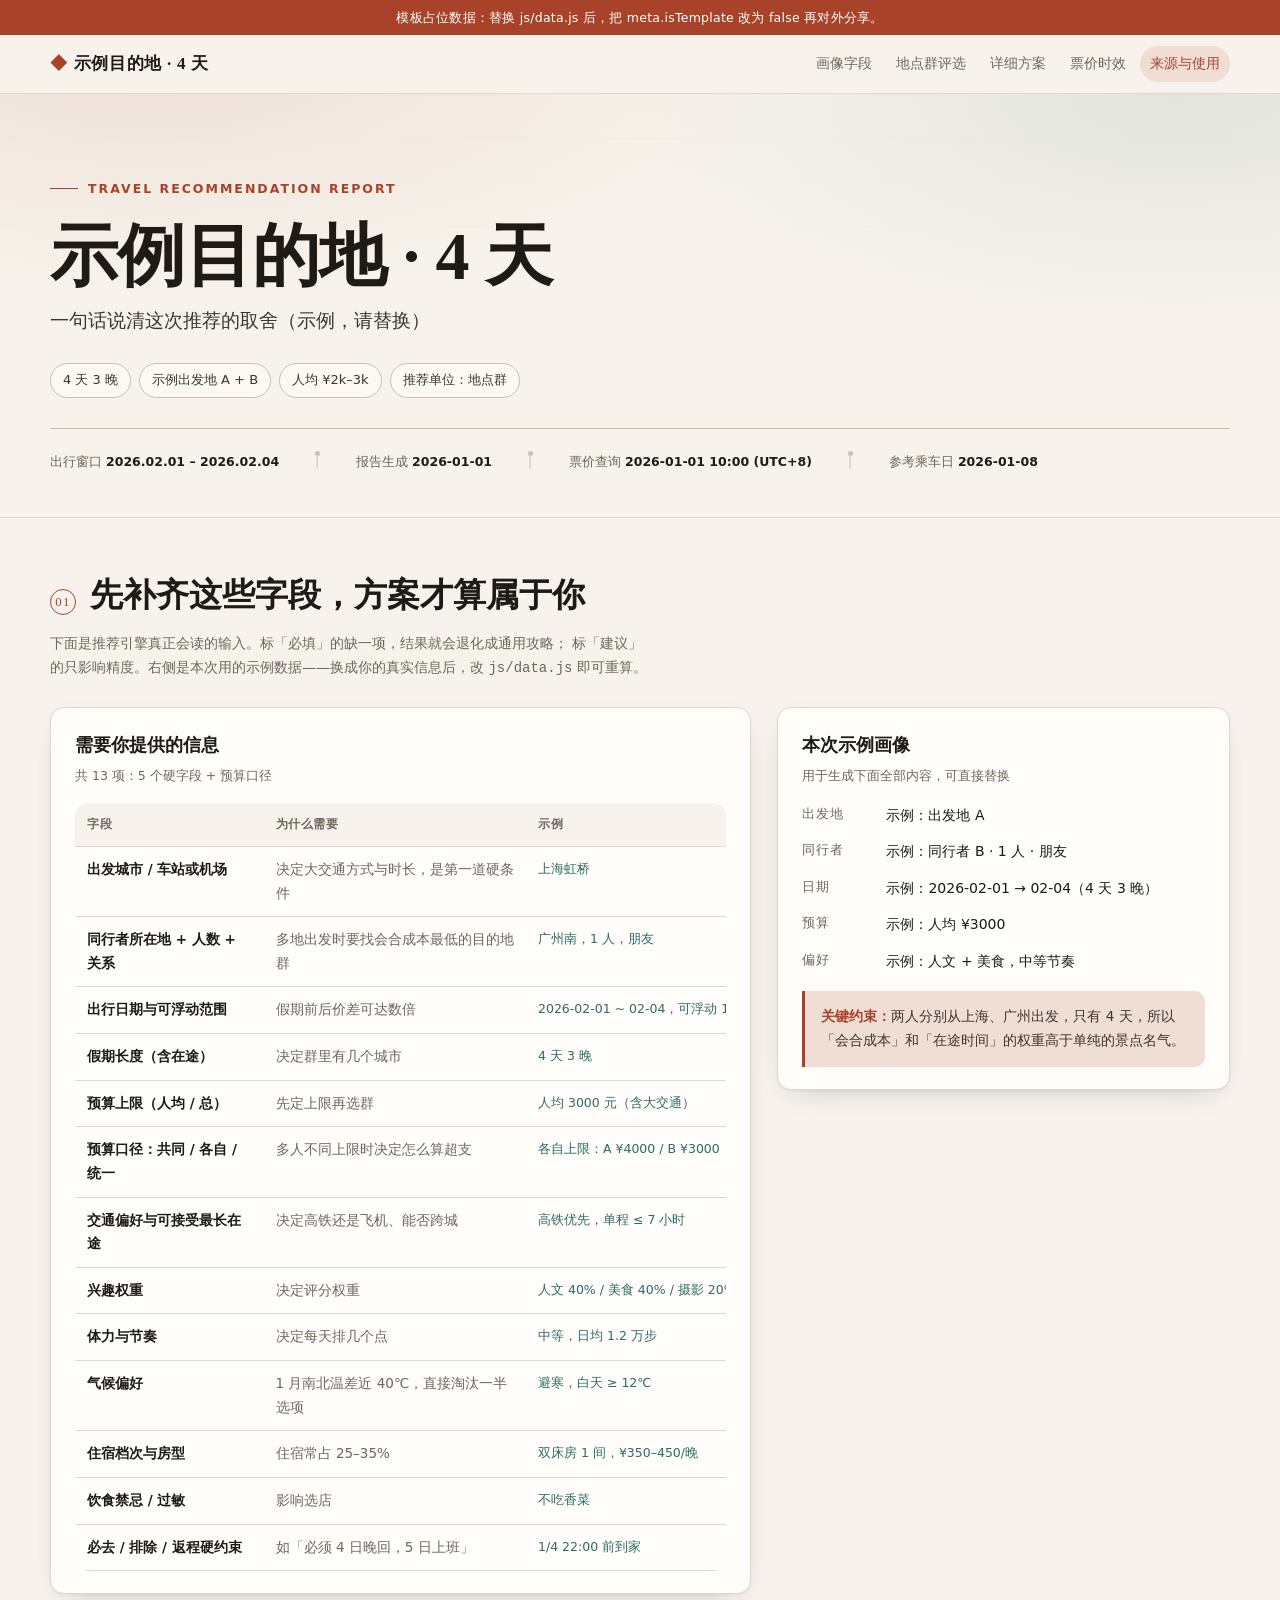
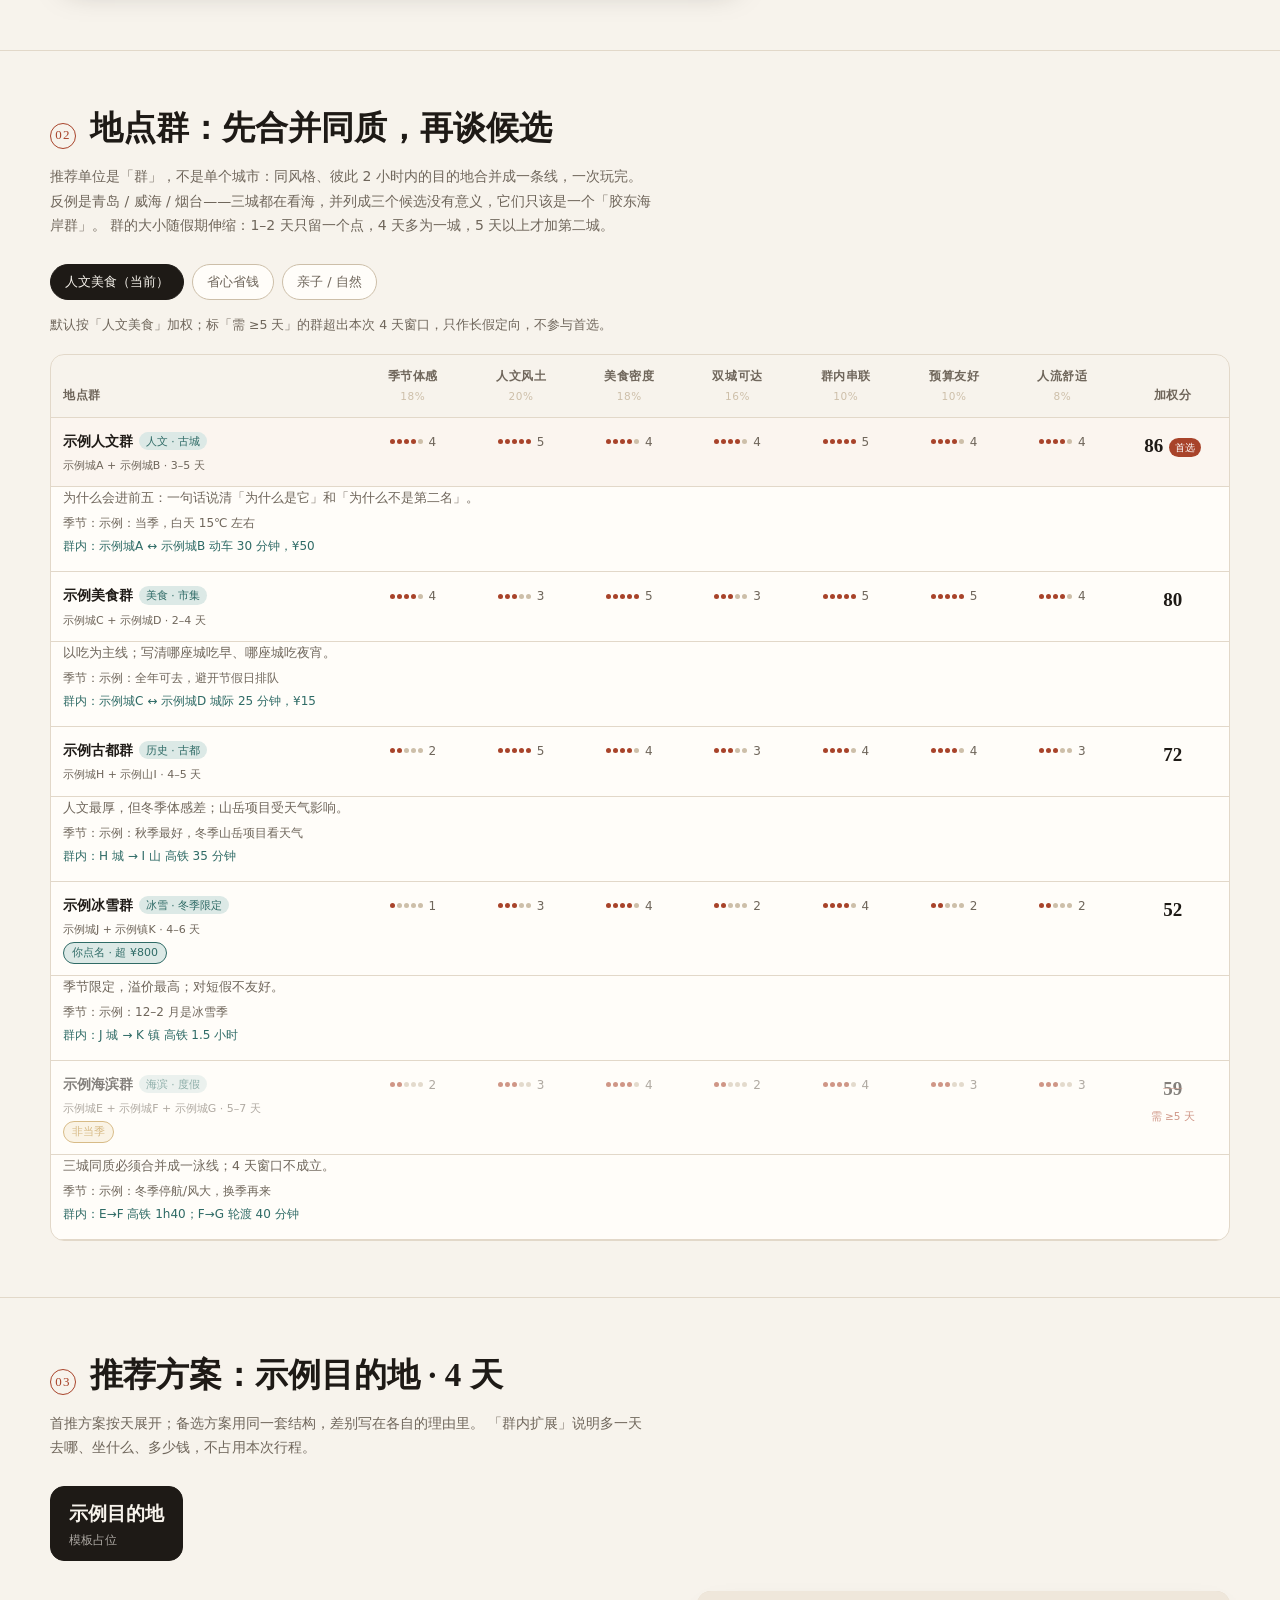
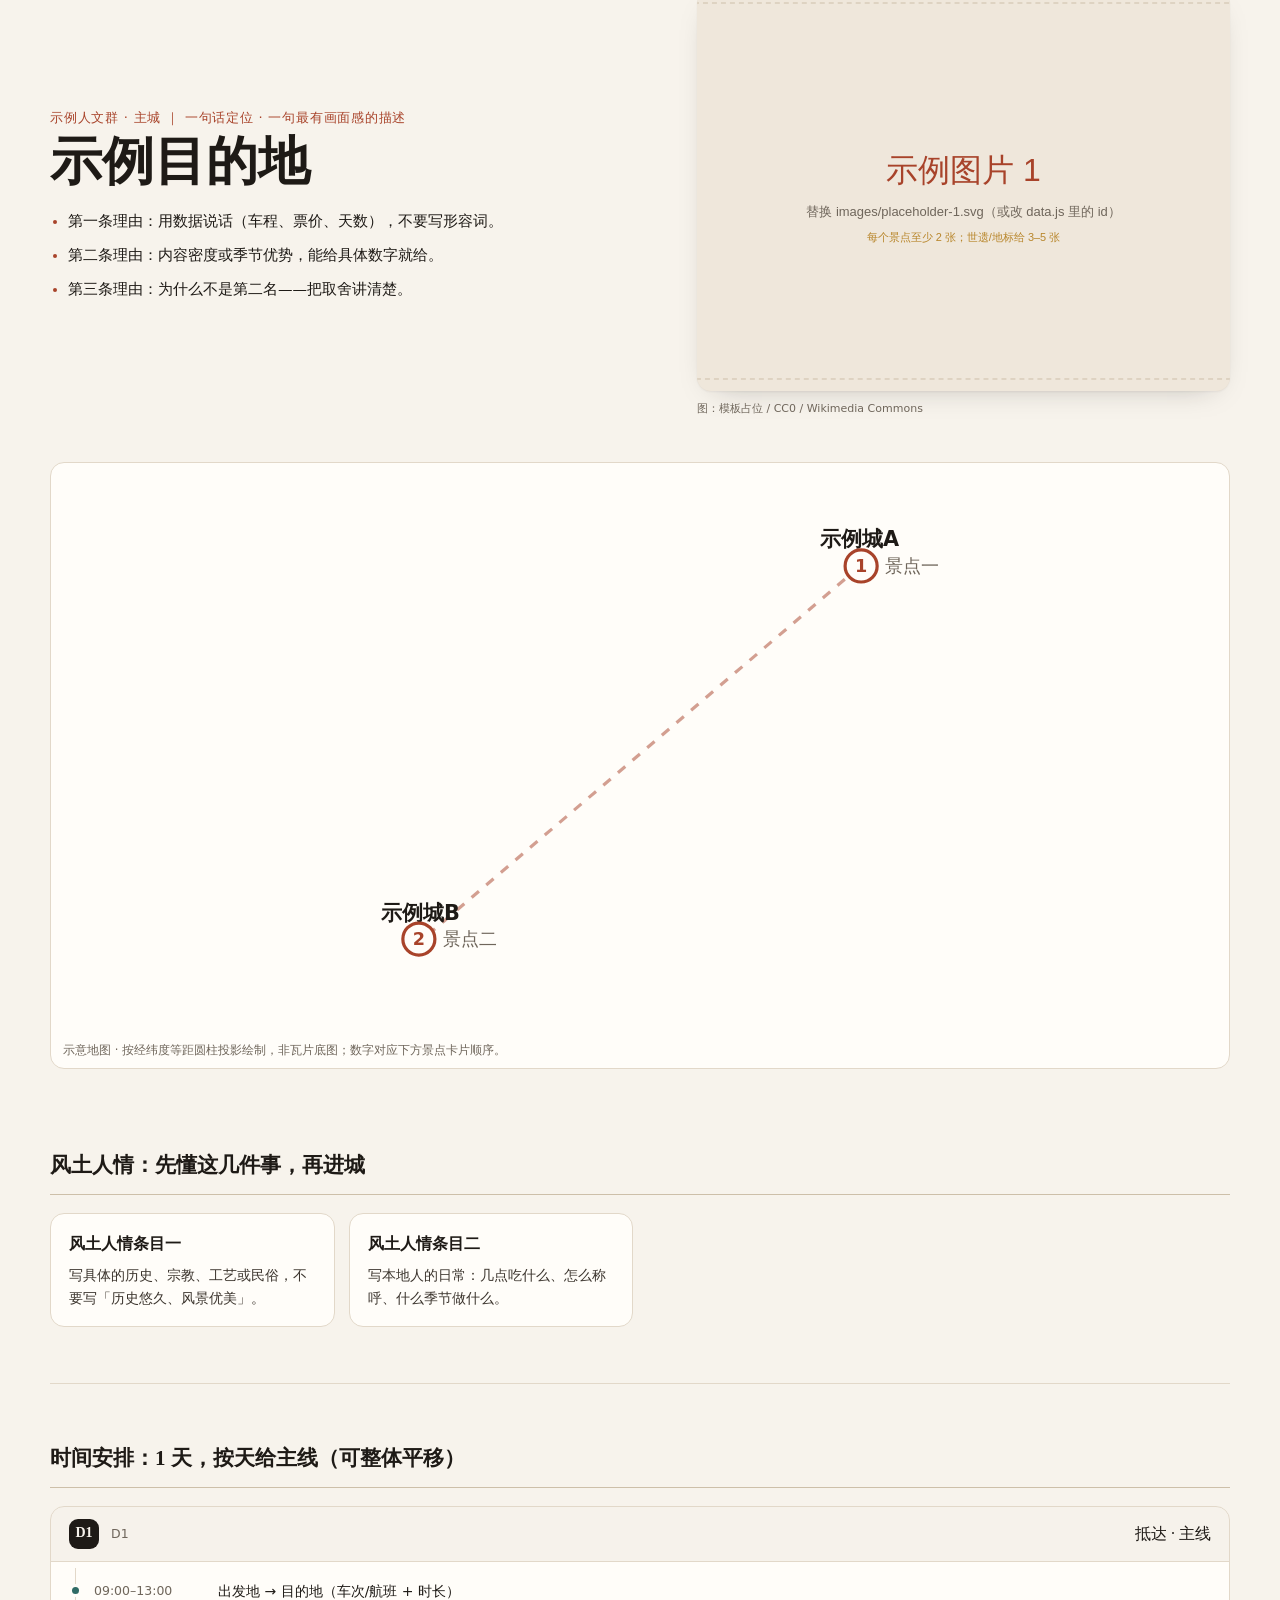
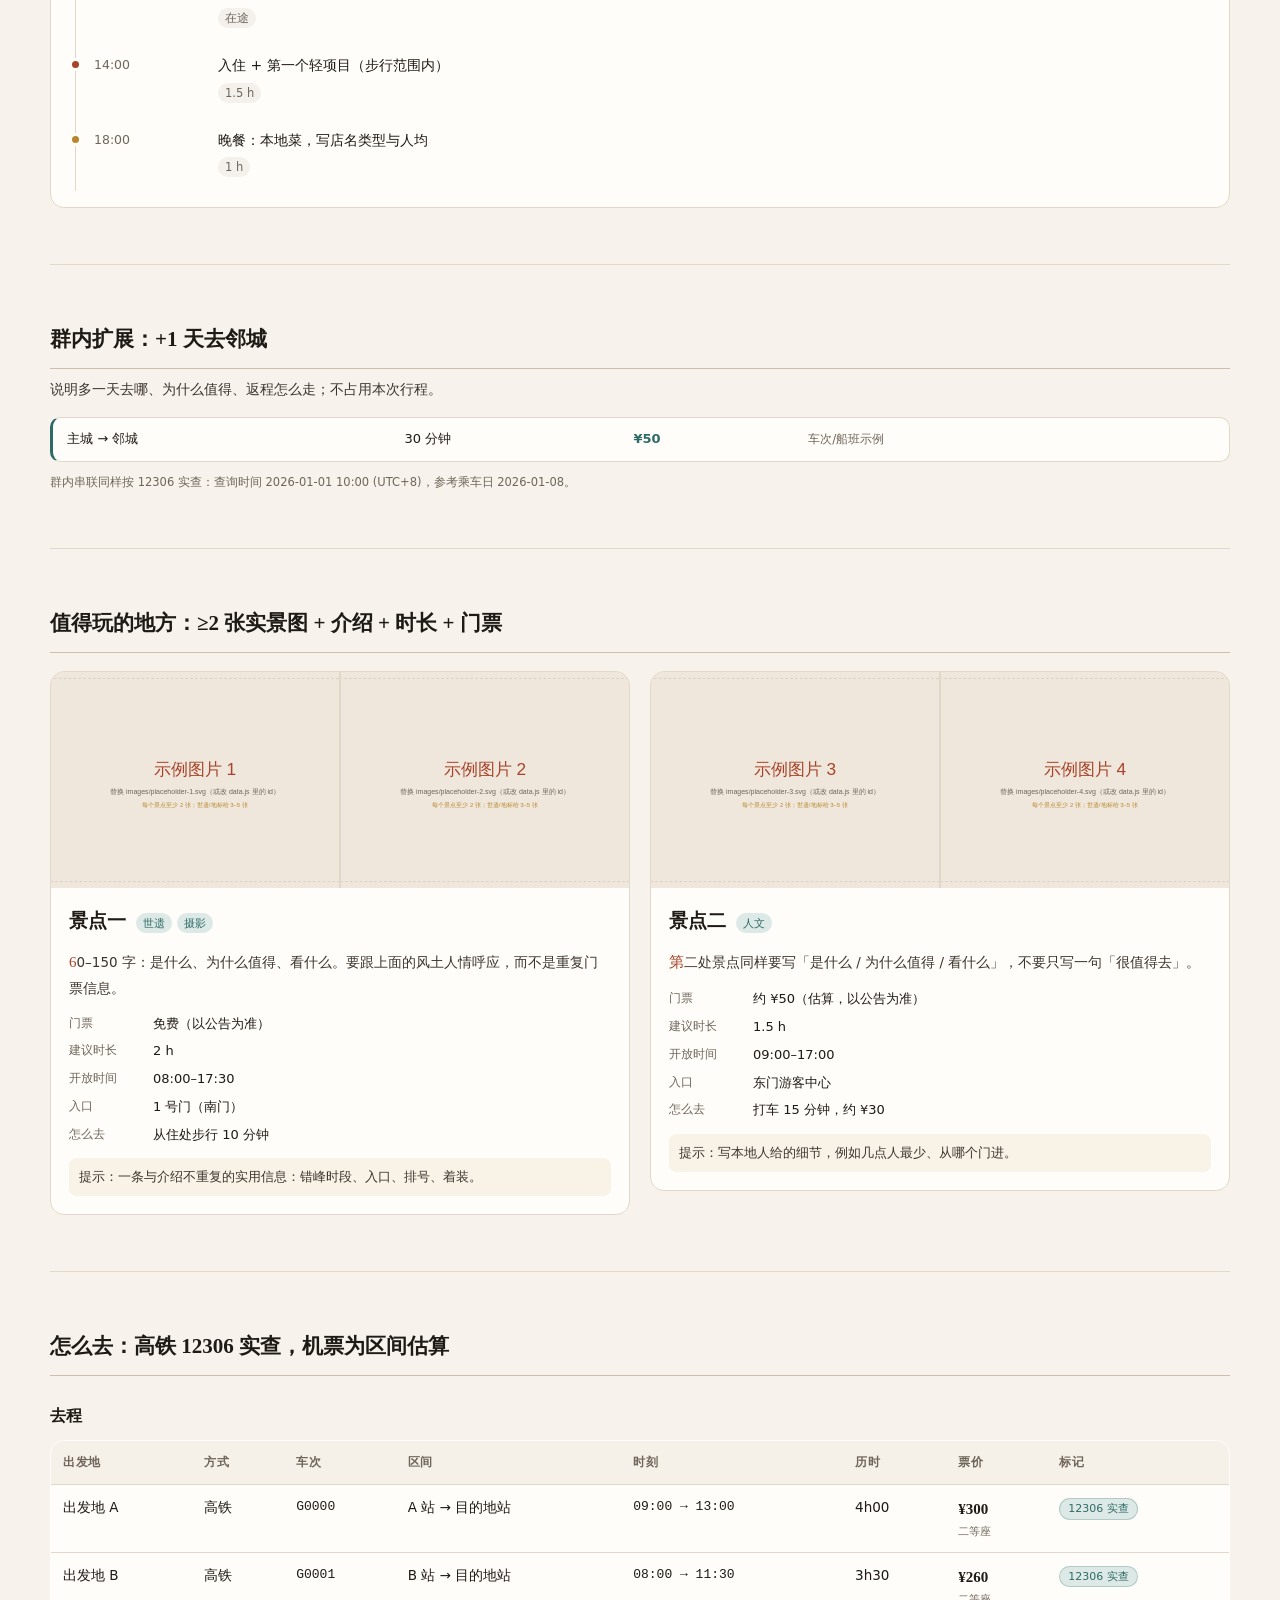
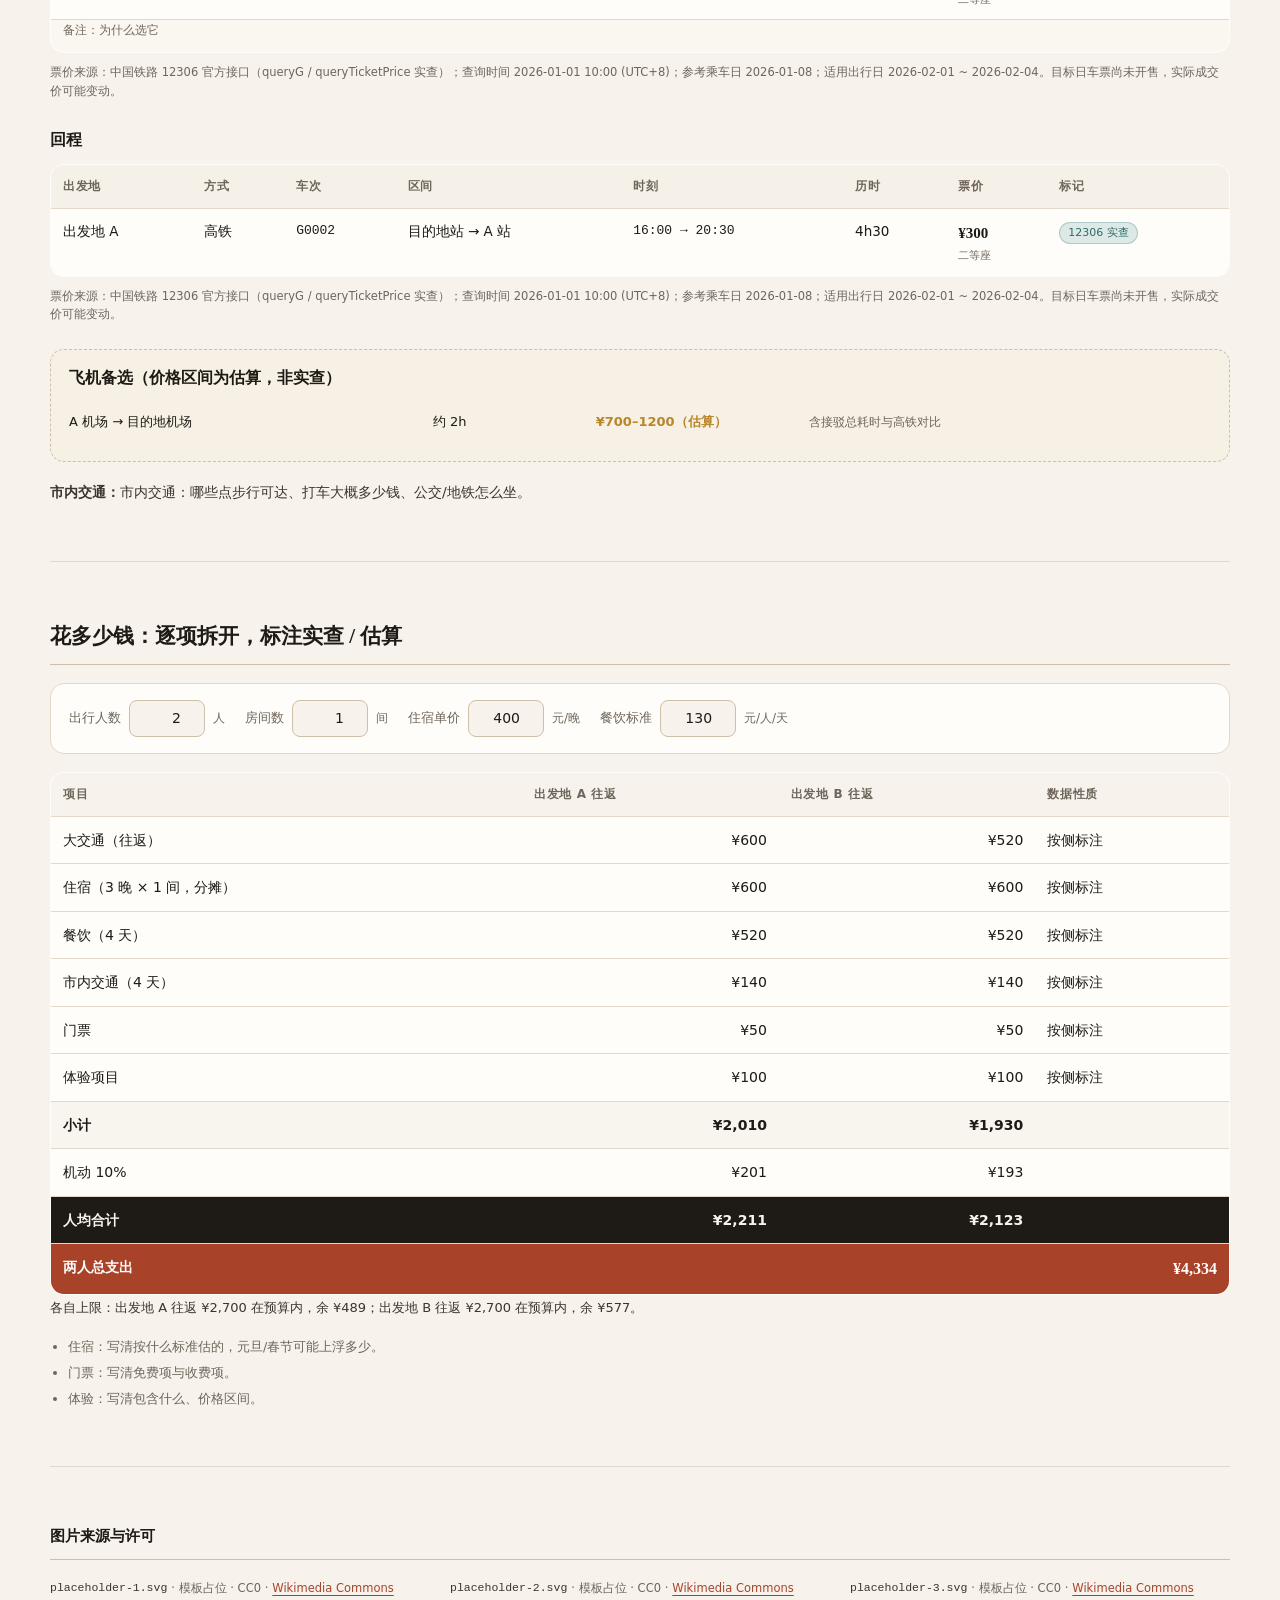
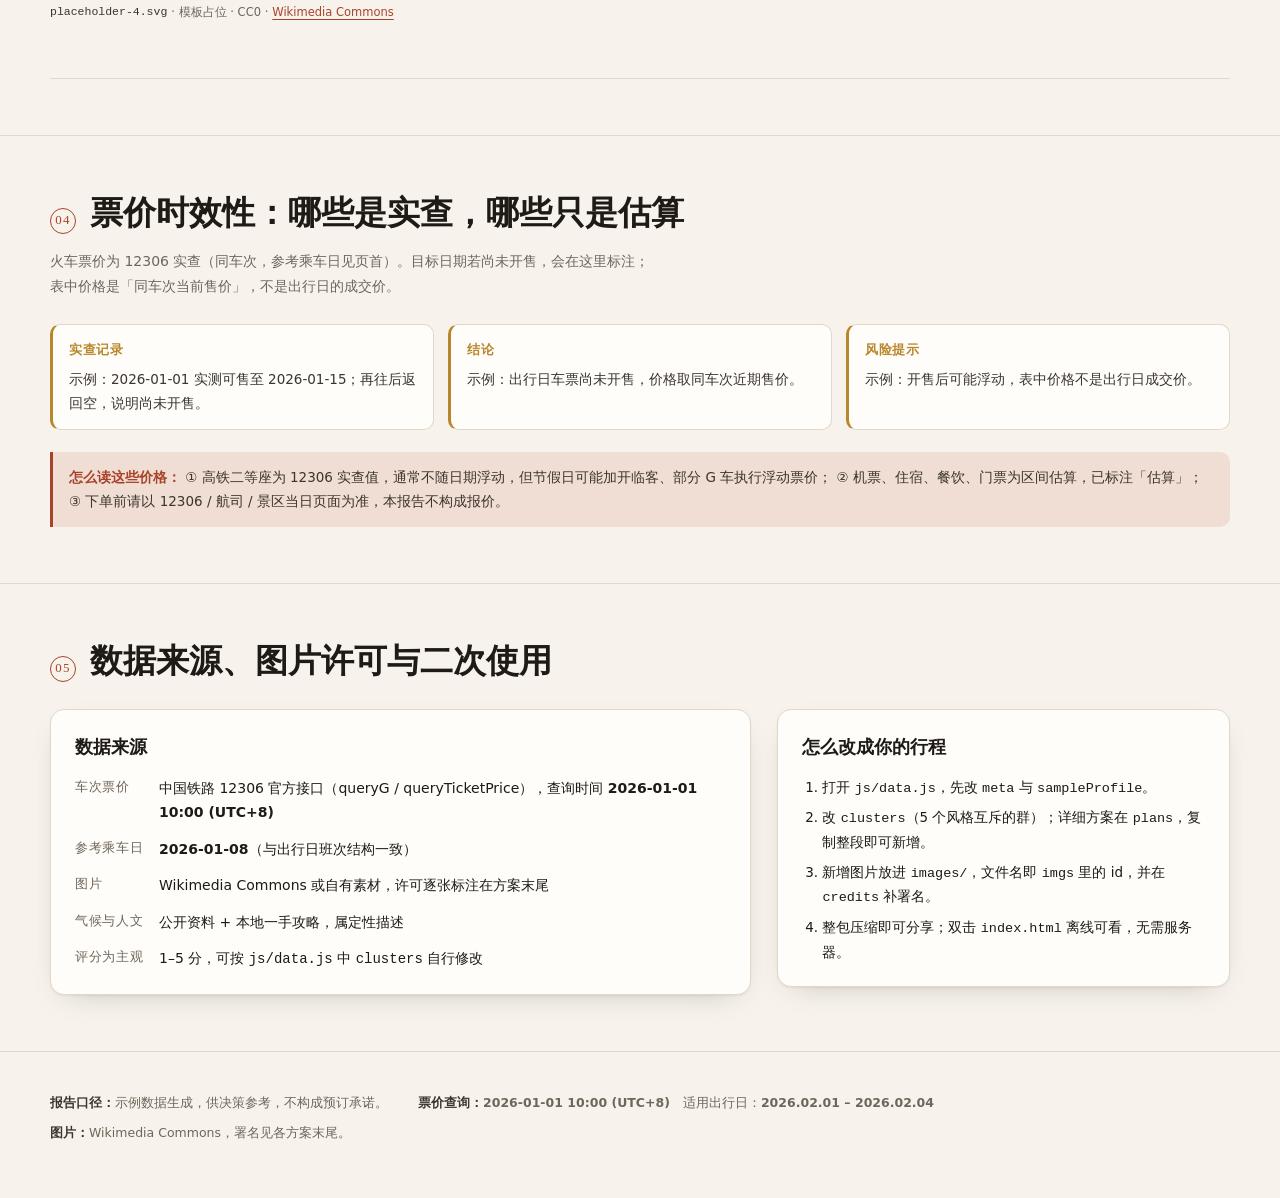
==== commit 83f5571a: "feat(travel-recommend): 1.6 预算口径/季节门槛/景点级核验 + Python 工具链" ====
--- a/travel-recommend/assets/report-template/index.html
+++ b/travel-recommend/assets/report-template/index.html
@@ -58,7 +58,7 @@
       <div class="profile-grid">
         <div class="card">
           <h3>需要你提供的信息</h3>
-          <p class="card-sub">共 12 项，其中 5 项必填</p>
+          <p class="card-sub">共 13 项：5 个硬字段 + 预算口径</p>
           <div class="table-scroll" style="border:none;background:transparent">
             <table id="profile-fields">
               <thead>
@@ -86,7 +86,7 @@
     <div class="wrap">
       <div class="sec-head">
         <span class="sec-no">02</span>
-        <h2 class="sec-title">5 个地点群，风格互不重复</h2>
+        <h2 class="sec-title">地点群：先合并同质，再谈候选</h2>
       </div>
       <p class="sec-desc">
         推荐单位是「群」，不是单个城市：同风格、彼此 2 小时内的目的地合并成一条线，一次玩完。
--- a/travel-recommend/assets/report-template/css/style.css
+++ b/travel-recommend/assets/report-template/css/style.css
@@ -767,3 +767,70 @@
   a { color: inherit; text-decoration: none; }
   .tr-table, .cost-table, .table-scroll { border-color: #bbb; }
 }
+
+/* ---------- 路线地图（经纬度 SVG，离线） ---------- */
+.plan-map {
+  margin: 0 0 22px;
+  padding: 10px 12px 8px;
+  border: 1px solid var(--line);
+  border-radius: var(--radius);
+  background: var(--surface);
+}
+.plan-map svg { width: 100%; height: auto; display: block; }
+.plan-map .map-cap { font-size: 11.5px; color: var(--muted); margin-top: 6px; }
+
+/* ---------- 本方案情报来源 ---------- */
+.intel-list { list-style: none; margin: 0; padding: 0; display: grid; gap: 10px; }
+.intel-list li {
+  display: grid; gap: 3px;
+  padding: 10px 12px;
+  border: 1px solid var(--line);
+  border-radius: 10px;
+  background: var(--surface);
+}
+.intel-claim { font-size: 13.5px; color: var(--ink); }
+.intel-meta { font-size: 11.5px; color: var(--muted); }
+.intel-foot { font-size: 12px; color: var(--muted); margin-top: 10px; }
+
+/* ---------- 高德地图（可选，需 key + 联网） ---------- */
+.amap-box { height: 360px; width: 100%; border-radius: 10px; overflow: hidden; background: var(--paper); }
+.amap-pin {
+  display: grid; place-items: center;
+  width: 22px; height: 22px; border-radius: 50%;
+  background: var(--surface); border: 2px solid var(--accent);
+  color: var(--accent); font-size: 11px; font-weight: 700;
+  box-shadow: 0 1px 4px rgba(0, 0, 0, .25);
+}
+
+/* ---------- 季节状态 / 用户点名 ---------- */
+.season-off { background: var(--gold-soft); color: var(--gold); border: 1px solid var(--gold); }
+.season-closed { background: var(--accent-soft); color: var(--accent); border: 1px solid var(--accent); }
+.badge-pick { background: var(--teal-soft); color: var(--teal); border: 1px solid var(--teal); }
+.note-season { display: block; font-size: 12px; color: var(--muted); margin-top: 4px; }
+
+/* ---------- 季节警示 / 景点状态 ---------- */
+.season-alert {
+  margin: 0 0 18px;
+  padding: 12px 14px;
+  border-radius: 10px;
+  border: 1px solid var(--gold);
+  background: var(--gold-soft);
+  color: var(--ink);
+  font-size: 13.5px;
+  line-height: 1.6;
+}
+.season-alert strong { color: var(--gold); }
+.season-alert.closed { border-color: var(--accent); background: var(--accent-soft); }
+.season-alert.closed strong { color: var(--accent); }
+.poi-status {
+  display: inline-block;
+  margin-left: 8px;
+  padding: 2px 8px;
+  border-radius: 999px;
+  font-size: 11px;
+  border: 1px solid var(--gold);
+  background: var(--gold-soft);
+  color: var(--gold);
+}
+.poi-status.closed { border-color: var(--accent); background: var(--accent-soft); color: var(--accent); }
+.poi-status.limited { border-color: var(--teal); background: var(--teal-soft); color: var(--teal); }
